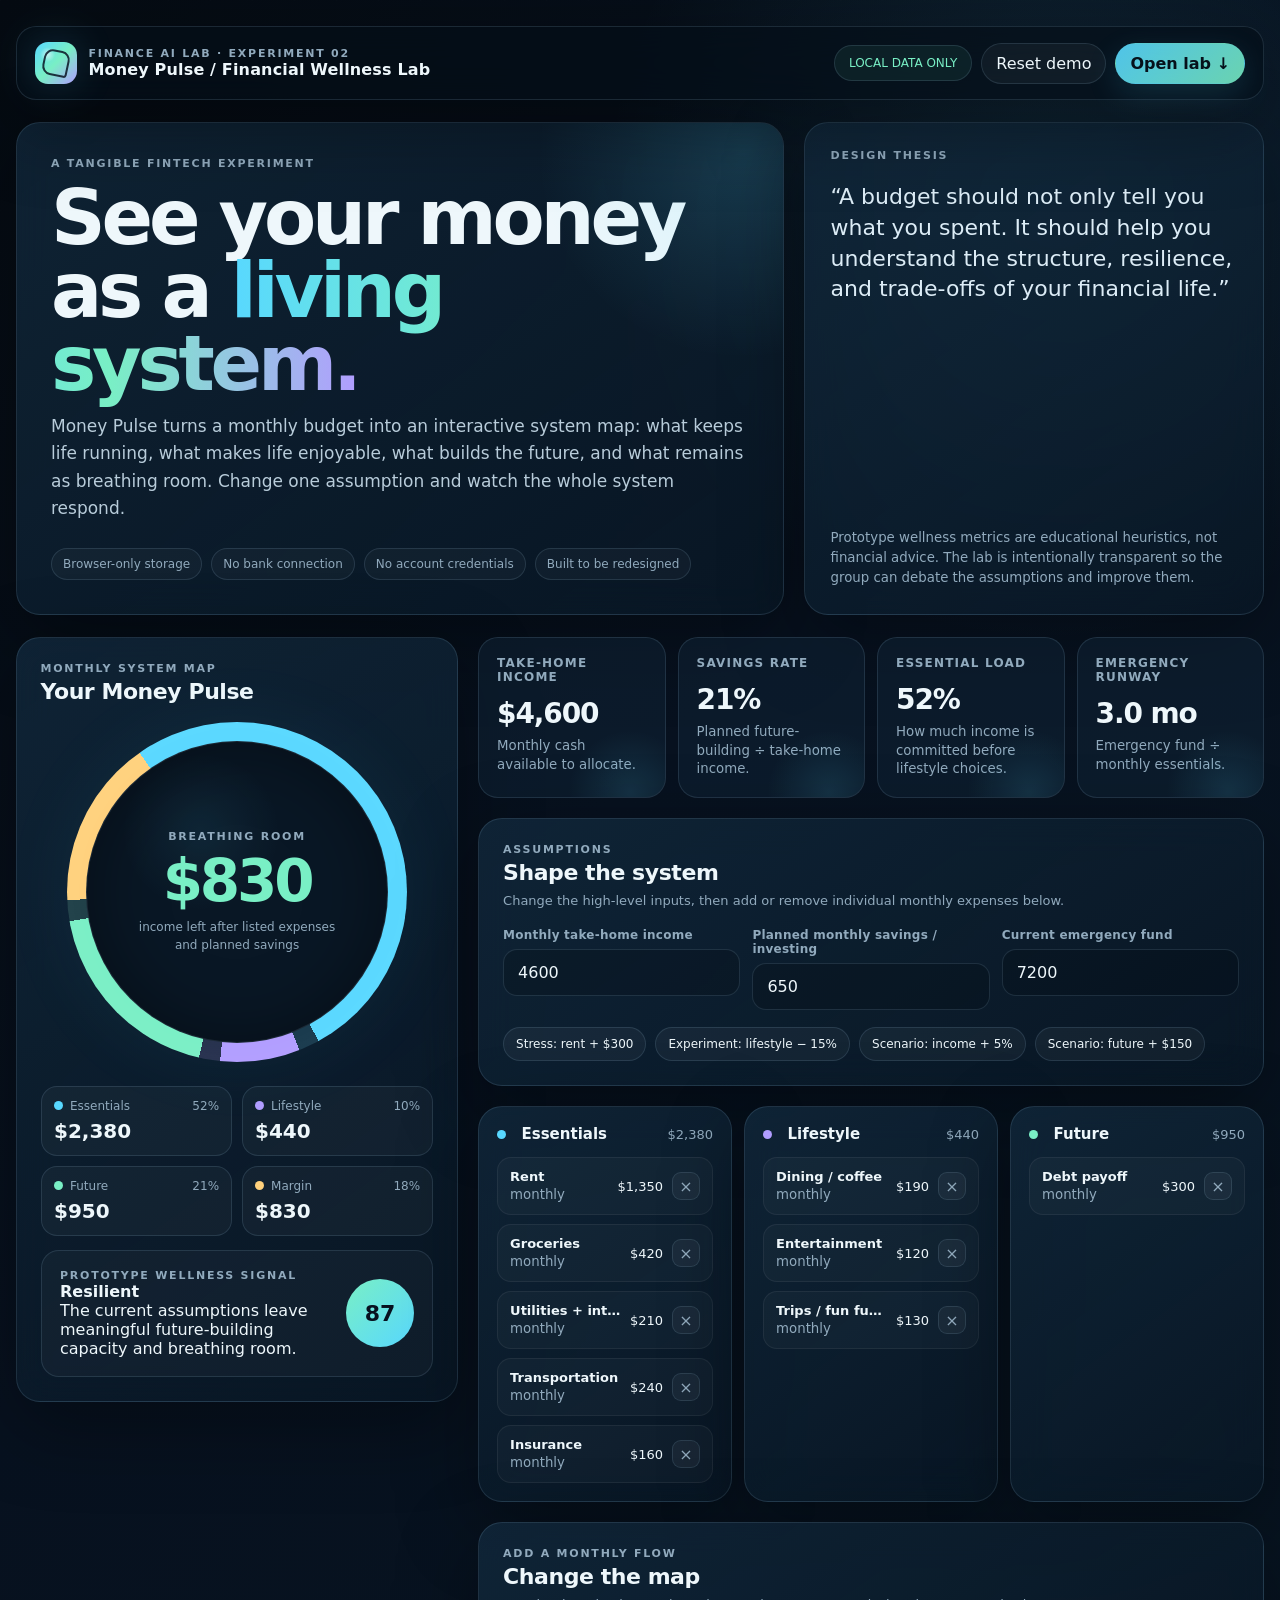
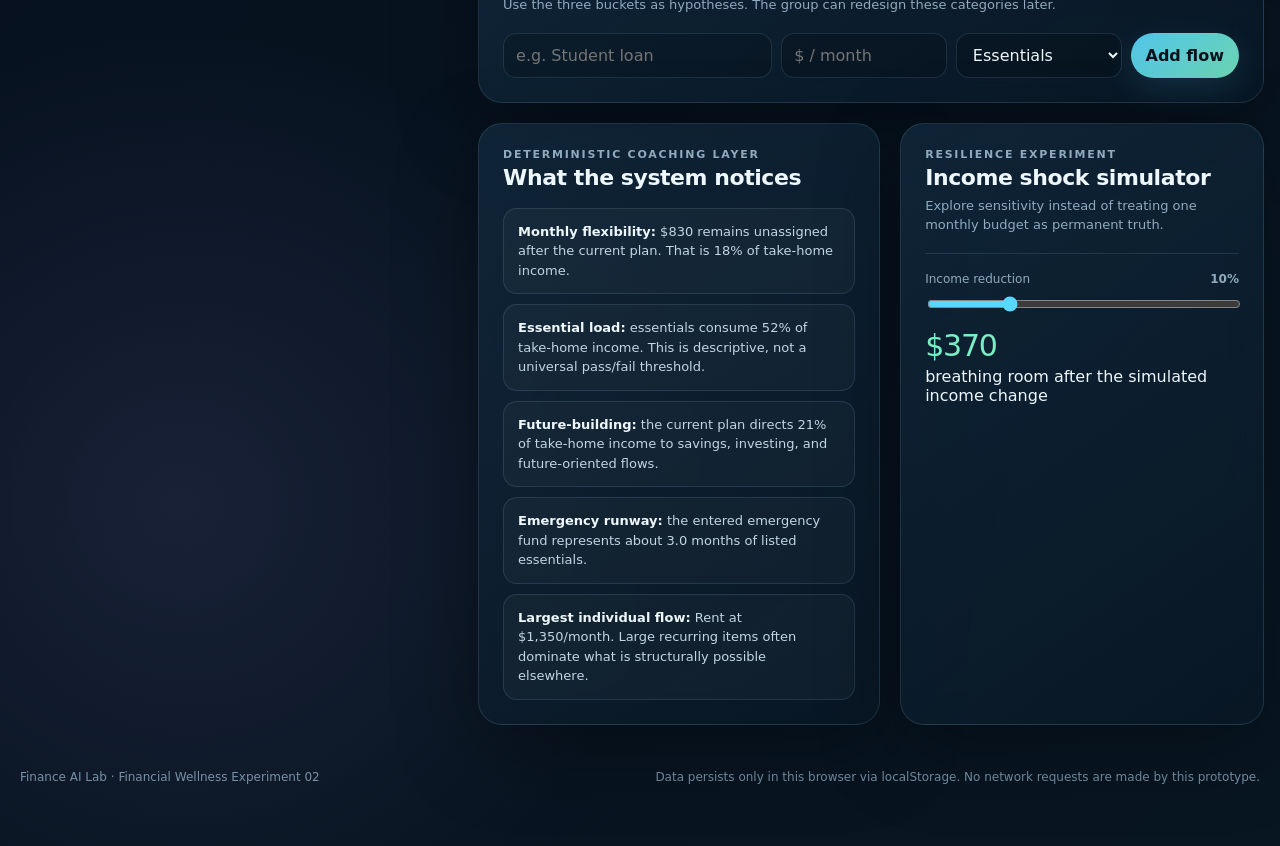
==== projects/financial-wellness-lab/index.html @ 3cb42e96 "Add interactive Money Pulse financial wellness prototype" ====
<!doctype html>
<html lang="en">
<head>
  <meta charset="utf-8" />
  <meta name="viewport" content="width=device-width, initial-scale=1" />
  <meta name="description" content="Finance AI Lab financial wellness and budgeting experiment." />
  <title>Money Pulse — Finance AI Lab</title>
  <style>
    :root {
      --bg: #07111f;
      --bg-2: #0a1826;
      --panel: rgba(16, 36, 54, 0.72);
      --panel-soft: rgba(17, 38, 57, 0.48);
      --line: rgba(163, 203, 229, 0.14);
      --text: #eef7fb;
      --muted: #91aabd;
      --cyan: #58d8ff;
      --mint: #79efc5;
      --violet: #b19dff;
      --amber: #ffd17c;
      --red: #ff8e8e;
      --shadow: 0 24px 80px rgba(0, 0, 0, 0.34);
      --radius: 24px;
      --essentials: 45;
      --lifestyle: 25;
      --future: 20;
      --margin: 10;
    }

    * { box-sizing: border-box; }

    html { scroll-behavior: smooth; }

    body {
      margin: 0;
      min-height: 100vh;
      color: var(--text);
      font-family: Inter, ui-sans-serif, system-ui, -apple-system, BlinkMacSystemFont, "Segoe UI", sans-serif;
      background:
        radial-gradient(circle at 82% 8%, rgba(88, 216, 255, 0.11), transparent 28rem),
        radial-gradient(circle at 14% 86%, rgba(177, 157, 255, 0.10), transparent 30rem),
        linear-gradient(135deg, #050b12, var(--bg) 38%, #081622 100%);
      overflow-x: hidden;
    }

    body::before {
      content: "";
      position: fixed;
      inset: 0;
      pointer-events: none;
      opacity: .26;
      background-image:
        linear-gradient(rgba(255,255,255,.025) 1px, transparent 1px),
        linear-gradient(90deg, rgba(255,255,255,.025) 1px, transparent 1px);
      background-size: 42px 42px;
      mask-image: linear-gradient(to bottom, black, transparent 92%);
    }

    button, input, select { font: inherit; }

    button {
      border: 0;
      cursor: pointer;
    }

    .shell {
      width: min(1440px, calc(100% - 32px));
      margin: 0 auto;
      padding: 26px 0 56px;
      position: relative;
      z-index: 1;
    }

    .topbar {
      display: flex;
      gap: 18px;
      justify-content: space-between;
      align-items: center;
      padding: 15px 18px;
      border: 1px solid var(--line);
      background: rgba(5, 14, 24, .72);
      backdrop-filter: blur(18px);
      border-radius: 20px;
      box-shadow: var(--shadow);
      position: sticky;
      top: 12px;
      z-index: 20;
    }

    .brand {
      display: flex;
      align-items: center;
      gap: 12px;
      min-width: 0;
    }

    .mark {
      width: 42px;
      height: 42px;
      border-radius: 13px;
      position: relative;
      background:
        radial-gradient(circle at 30% 30%, rgba(255,255,255,.6), transparent 18%),
        linear-gradient(135deg, var(--cyan), var(--mint) 50%, var(--violet));
      box-shadow: 0 0 40px rgba(88,216,255,.18);
      flex: 0 0 auto;
    }

    .mark::after {
      content: "";
      position: absolute;
      inset: 8px;
      border: 2px solid rgba(7,17,31,.84);
      border-radius: 9px 9px 3px 9px;
      transform: rotate(12deg);
    }

    .eyebrow {
      color: var(--muted);
      letter-spacing: .16em;
      text-transform: uppercase;
      font-size: 11px;
      font-weight: 800;
    }

    .brand strong {
      display: block;
      font-size: 16px;
      letter-spacing: .01em;
      white-space: nowrap;
      overflow: hidden;
      text-overflow: ellipsis;
    }

    .top-actions {
      display: flex;
      align-items: center;
      gap: 9px;
      flex-wrap: wrap;
      justify-content: flex-end;
    }

    .pill, .ghost, .primary, .scenario, .icon-btn {
      color: var(--text);
      border: 1px solid var(--line);
      background: rgba(255,255,255,.045);
      border-radius: 999px;
      padding: 10px 14px;
      transition: .2s ease;
    }

    .pill {
      cursor: default;
      color: var(--mint);
      background: rgba(121,239,197,.07);
      font-size: 12px;
    }

    .ghost:hover, .scenario:hover, .icon-btn:hover {
      border-color: rgba(88,216,255,.36);
      transform: translateY(-1px);
      background: rgba(88,216,255,.08);
    }

    .primary {
      background: linear-gradient(135deg, rgba(88,216,255,.9), rgba(121,239,197,.88));
      color: #06111b;
      font-weight: 850;
      border-color: transparent;
      box-shadow: 0 10px 32px rgba(88,216,255,.14);
    }

    .primary:hover { transform: translateY(-1px) scale(1.01); }

    .hero {
      display: grid;
      grid-template-columns: 1.25fr .75fr;
      gap: 20px;
      margin: 22px 0;
    }

    .panel {
      border: 1px solid var(--line);
      background: linear-gradient(145deg, rgba(18,42,62,.76), rgba(9,24,38,.68));
      backdrop-filter: blur(18px);
      border-radius: var(--radius);
      box-shadow: var(--shadow);
    }

    .intro {
      min-height: 310px;
      padding: 34px;
      position: relative;
      overflow: hidden;
    }

    .intro::after {
      content: "";
      position: absolute;
      width: 440px;
      height: 440px;
      border-radius: 50%;
      right: -180px;
      top: -190px;
      background: radial-gradient(circle, rgba(88,216,255,.16), transparent 66%);
      pointer-events: none;
    }

    h1 {
      margin: 12px 0 12px;
      max-width: 800px;
      font-size: clamp(40px, 6vw, 76px);
      line-height: .96;
      letter-spacing: -.055em;
    }

    .gradient-text {
      background: linear-gradient(90deg, var(--cyan), var(--mint) 52%, var(--violet));
      -webkit-background-clip: text;
      background-clip: text;
      color: transparent;
    }

    .lede {
      max-width: 730px;
      color: #b8ccda;
      font-size: 17px;
      line-height: 1.62;
      margin: 0;
    }

    .privacy {
      display: flex;
      gap: 9px;
      flex-wrap: wrap;
      margin-top: 25px;
    }

    .privacy span {
      border: 1px solid var(--line);
      background: rgba(255,255,255,.032);
      border-radius: 999px;
      padding: 8px 11px;
      color: #91aabd;
      font-size: 12px;
    }

    .mission {
      padding: 26px;
      display: flex;
      flex-direction: column;
      justify-content: space-between;
    }

    .mission blockquote {
      font-size: 22px;
      line-height: 1.4;
      margin: 20px 0 28px;
      color: #dcecf6;
    }

    .mission small {
      color: var(--muted);
      line-height: 1.5;
    }

    .dashboard {
      display: grid;
      grid-template-columns: minmax(330px, .72fr) minmax(0, 1.28fr);
      gap: 20px;
      align-items: start;
    }

    .pulse-panel {
      padding: 24px;
      position: sticky;
      top: 100px;
    }

    .section-head {
      display: flex;
      align-items: flex-start;
      justify-content: space-between;
      gap: 14px;
      margin-bottom: 18px;
    }

    .section-head h2 {
      margin: 4px 0 0;
      font-size: 22px;
      letter-spacing: -.02em;
    }

    .section-head p {
      margin: 6px 0 0;
      color: var(--muted);
      font-size: 13px;
      line-height: 1.5;
    }

    .pulse {
      width: min(340px, 86vw);
      aspect-ratio: 1;
      margin: 14px auto 24px;
      border-radius: 50%;
      display: grid;
      place-items: center;
      position: relative;
      background:
        conic-gradient(
          from -35deg,
          var(--cyan) 0 calc(var(--essentials) * 1%),
          rgba(88,216,255,.15) calc(var(--essentials) * 1%) calc((var(--essentials) + 2) * 1%),
          var(--violet) calc((var(--essentials) + 2) * 1%) calc((var(--essentials) + var(--lifestyle)) * 1%),
          rgba(177,157,255,.15) calc((var(--essentials) + var(--lifestyle)) * 1%) calc((var(--essentials) + var(--lifestyle) + 2) * 1%),
          var(--mint) calc((var(--essentials) + var(--lifestyle) + 2) * 1%) calc((var(--essentials) + var(--lifestyle) + var(--future)) * 1%),
          rgba(121,239,197,.15) calc((var(--essentials) + var(--lifestyle) + var(--future)) * 1%) calc((var(--essentials) + var(--lifestyle) + var(--future) + 2) * 1%),
          var(--amber) calc((var(--essentials) + var(--lifestyle) + var(--future) + 2) * 1%) 100%
        );
      box-shadow:
        inset 0 0 70px rgba(255,255,255,.06),
        0 0 80px rgba(88,216,255,.06);
    }

    .pulse::before {
      content: "";
      position: absolute;
      inset: 19px;
      border-radius: 50%;
      background:
        radial-gradient(circle at 38% 30%, rgba(88,216,255,.08), transparent 28%),
        #091725;
      border: 1px solid rgba(255,255,255,.08);
      box-shadow: inset 0 0 70px rgba(0,0,0,.38);
    }

    .pulse-center {
      position: relative;
      z-index: 2;
      text-align: center;
      padding: 34px;
    }

    .pulse-center .big {
      display: block;
      font-size: clamp(36px, 5vw, 58px);
      letter-spacing: -.055em;
      line-height: 1;
      margin: 9px 0 8px;
    }

    .pulse-center .sub {
      color: var(--muted);
      font-size: 12px;
      line-height: 1.5;
    }

    .legend {
      display: grid;
      grid-template-columns: repeat(2, 1fr);
      gap: 10px;
    }

    .legend-item {
      padding: 12px;
      border-radius: 16px;
      background: rgba(255,255,255,.035);
      border: 1px solid var(--line);
    }

    .legend-top {
      display: flex;
      align-items: center;
      justify-content: space-between;
      gap: 8px;
      font-size: 12px;
      color: var(--muted);
    }

    .dot {
      width: 9px;
      height: 9px;
      border-radius: 50%;
      display: inline-block;
      margin-right: 7px;
    }

    .legend-item strong {
      display: block;
      font-size: 20px;
      margin-top: 6px;
    }

    .score-row {
      display: grid;
      grid-template-columns: 1fr auto;
      gap: 16px;
      align-items: center;
      padding: 18px;
      margin-top: 14px;
      border-radius: 18px;
      border: 1px solid var(--line);
      background: rgba(255,255,255,.03);
    }

    .score-number {
      width: 68px;
      aspect-ratio: 1;
      display: grid;
      place-items: center;
      border-radius: 50%;
      font-size: 22px;
      font-weight: 900;
      color: #07111f;
      background: linear-gradient(135deg, var(--mint), var(--cyan));
    }

    .workspace {
      display: grid;
      gap: 20px;
    }

    .metrics {
      display: grid;
      grid-template-columns: repeat(4, 1fr);
      gap: 12px;
    }

    .metric {
      min-height: 132px;
      padding: 18px;
      border-radius: 20px;
      border: 1px solid var(--line);
      background: var(--panel-soft);
      position: relative;
      overflow: hidden;
    }

    .metric::after {
      content: "";
      position: absolute;
      inset: auto -30px -60px auto;
      width: 130px;
      height: 130px;
      border-radius: 50%;
      background: radial-gradient(circle, rgba(88,216,255,.12), transparent 67%);
    }

    .metric .label {
      color: var(--muted);
      font-size: 12px;
      text-transform: uppercase;
      letter-spacing: .1em;
      font-weight: 750;
    }

    .metric strong {
      display: block;
      margin-top: 13px;
      font-size: 28px;
      letter-spacing: -.04em;
    }

    .metric small {
      display: block;
      color: var(--muted);
      margin-top: 7px;
      line-height: 1.4;
    }

    .controls {
      padding: 24px;
    }

    .input-grid {
      display: grid;
      grid-template-columns: repeat(3, 1fr);
      gap: 12px;
    }

    .field label {
      display: block;
      margin-bottom: 7px;
      color: var(--muted);
      font-size: 12px;
      font-weight: 750;
      letter-spacing: .02em;
    }

    .field input, .field select {
      width: 100%;
      color: var(--text);
      background: rgba(0,0,0,.17);
      border: 1px solid var(--line);
      border-radius: 14px;
      padding: 13px 14px;
      outline: none;
    }

    .field input:focus, .field select:focus {
      border-color: rgba(88,216,255,.52);
      box-shadow: 0 0 0 3px rgba(88,216,255,.08);
    }

    .scenarios {
      display: flex;
      gap: 9px;
      flex-wrap: wrap;
      margin-top: 17px;
    }

    .scenario {
      font-size: 12px;
      padding: 9px 12px;
    }

    .money-map {
      display: grid;
      grid-template-columns: repeat(3, 1fr);
      gap: 12px;
    }

    .bucket {
      padding: 18px;
      min-height: 285px;
    }

    .bucket-header {
      display: flex;
      align-items: center;
      justify-content: space-between;
      gap: 12px;
      margin-bottom: 14px;
    }

    .bucket-title {
      display: flex;
      align-items: center;
      gap: 9px;
      font-size: 15px;
      font-weight: 850;
    }

    .bucket-total {
      font-size: 13px;
      color: var(--muted);
    }

    .expense-list {
      display: grid;
      gap: 9px;
    }

    .expense {
      display: grid;
      grid-template-columns: 1fr auto auto;
      gap: 9px;
      align-items: center;
      padding: 11px 12px;
      border: 1px solid rgba(255,255,255,.06);
      background: rgba(255,255,255,.026);
      border-radius: 14px;
    }

    .expense-name {
      min-width: 0;
    }

    .expense-name strong {
      font-size: 13px;
      display: block;
      white-space: nowrap;
      overflow: hidden;
      text-overflow: ellipsis;
    }

    .expense-name small { color: var(--muted); }

    .expense-value {
      font-size: 13px;
      font-variant-numeric: tabular-nums;
    }

    .icon-btn {
      width: 28px;
      height: 28px;
      padding: 0;
      border-radius: 9px;
      display: grid;
      place-items: center;
      color: #91aabd;
    }

    .empty {
      color: var(--muted);
      border: 1px dashed var(--line);
      border-radius: 14px;
      padding: 16px;
      text-align: center;
      font-size: 12px;
    }

    .lab-row {
      display: grid;
      grid-template-columns: 1.05fr .95fr;
      gap: 20px;
    }

    .insights, .experiment {
      padding: 24px;
    }

    .insight-list {
      display: grid;
      gap: 10px;
    }

    .insight {
      padding: 13px 14px;
      border-radius: 14px;
      background: rgba(255,255,255,.03);
      border: 1px solid var(--line);
      line-height: 1.5;
      color: #c2d6e3;
      font-size: 13px;
    }

    .insight strong { color: var(--text); }

    .stress {
      margin-top: 18px;
      padding-top: 18px;
      border-top: 1px solid var(--line);
    }

    input[type="range"] {
      width: 100%;
      accent-color: var(--cyan);
    }

    .stress-line {
      display: flex;
      justify-content: space-between;
      gap: 12px;
      color: var(--muted);
      font-size: 12px;
      margin-bottom: 8px;
    }

    .stress-result {
      font-size: 30px;
      letter-spacing: -.04em;
      margin: 12px 0 4px;
    }

    .add-form {
      display: grid;
      grid-template-columns: 1.3fr .8fr .8fr auto;
      gap: 9px;
      margin-top: 14px;
    }

    .add-form input, .add-form select {
      min-width: 0;
      color: var(--text);
      background: rgba(0,0,0,.17);
      border: 1px solid var(--line);
      border-radius: 13px;
      padding: 11px 12px;
    }

    .footer {
      margin-top: 24px;
      padding: 19px 4px 4px;
      display: flex;
      justify-content: space-between;
      gap: 16px;
      flex-wrap: wrap;
      color: #7892a6;
      font-size: 12px;
      line-height: 1.5;
    }

    .negative { color: var(--red) !important; }
    .positive { color: var(--mint) !important; }

    @media (max-width: 1050px) {
      .hero, .dashboard, .lab-row { grid-template-columns: 1fr; }
      .pulse-panel { position: static; }
      .metrics { grid-template-columns: repeat(2, 1fr); }
      .money-map { grid-template-columns: 1fr; }
      .input-grid { grid-template-columns: 1fr 1fr; }
    }

    @media (max-width: 680px) {
      .shell { width: min(100% - 18px, 1440px); padding-top: 9px; }
      .topbar { position: static; align-items: flex-start; }
      .top-actions .pill, .top-actions .ghost { display: none; }
      .intro { padding: 25px; }
      .mission { padding: 22px; }
      .metrics, .input-grid { grid-template-columns: 1fr; }
      .add-form { grid-template-columns: 1fr 1fr; }
      .add-form button { grid-column: 1 / -1; }
      .legend { grid-template-columns: 1fr 1fr; }
    }
  </style>
</head>
<body>
  <main class="shell">
    <header class="topbar">
      <div class="brand">
        <div class="mark" aria-hidden="true"></div>
        <div>
          <div class="eyebrow">Finance AI Lab · Experiment 02</div>
          <strong>Money Pulse / Financial Wellness Lab</strong>
        </div>
      </div>
      <div class="top-actions">
        <span class="pill">LOCAL DATA ONLY</span>
        <button class="ghost" id="resetBtn" type="button">Reset demo</button>
        <button class="primary" type="button" onclick="document.querySelector('#lab').scrollIntoView()">Open lab ↓</button>
      </div>
    </header>

    <section class="hero">
      <article class="panel intro">
        <div class="eyebrow">A tangible fintech experiment</div>
        <h1>See your money as a <span class="gradient-text">living system.</span></h1>
        <p class="lede">
          Money Pulse turns a monthly budget into an interactive system map: what keeps life running,
          what makes life enjoyable, what builds the future, and what remains as breathing room.
          Change one assumption and watch the whole system respond.
        </p>
        <div class="privacy">
          <span>Browser-only storage</span>
          <span>No bank connection</span>
          <span>No account credentials</span>
          <span>Built to be redesigned</span>
        </div>
      </article>

      <aside class="panel mission">
        <div>
          <div class="eyebrow">Design thesis</div>
          <blockquote>
            “A budget should not only tell you what you spent. It should help you understand the
            structure, resilience, and trade-offs of your financial life.”
          </blockquote>
        </div>
        <small>
          Prototype wellness metrics are educational heuristics, not financial advice. The lab is
          intentionally transparent so the group can debate the assumptions and improve them.
        </small>
      </aside>
    </section>

    <section class="dashboard" id="lab">
      <aside class="panel pulse-panel">
        <div class="section-head">
          <div>
            <div class="eyebrow">Monthly system map</div>
            <h2>Your Money Pulse</h2>
          </div>
        </div>

        <div class="pulse" id="pulse">
          <div class="pulse-center">
            <div class="eyebrow">Breathing room</div>
            <strong class="big" id="marginDisplay">$0</strong>
            <div class="sub">income left after listed expenses<br />and planned savings</div>
          </div>
        </div>

        <div class="legend">
          <div class="legend-item">
            <div class="legend-top"><span><i class="dot" style="background:var(--cyan)"></i>Essentials</span><span id="essentialPct">0%</span></div>
            <strong id="essentialTotal">$0</strong>
          </div>
          <div class="legend-item">
            <div class="legend-top"><span><i class="dot" style="background:var(--violet)"></i>Lifestyle</span><span id="lifestylePct">0%</span></div>
            <strong id="lifestyleTotal">$0</strong>
          </div>
          <div class="legend-item">
            <div class="legend-top"><span><i class="dot" style="background:var(--mint)"></i>Future</span><span id="futurePct">0%</span></div>
            <strong id="futureTotal">$0</strong>
          </div>
          <div class="legend-item">
            <div class="legend-top"><span><i class="dot" style="background:var(--amber)"></i>Margin</span><span id="marginPct">0%</span></div>
            <strong id="marginLegend">$0</strong>
          </div>
        </div>

        <div class="score-row">
          <div>
            <div class="eyebrow">Prototype wellness signal</div>
            <strong id="scoreLabel">Learning</strong>
            <div class="sub" id="scoreExplain">Calculated from margin, savings rate, essentials load, and emergency runway.</div>
          </div>
          <div class="score-number" id="scoreNumber">—</div>
        </div>
      </aside>

      <div class="workspace">
        <section class="metrics">
          <article class="metric">
            <div class="label">Take-home income</div>
            <strong id="incomeMetric">$0</strong>
            <small>Monthly cash available to allocate.</small>
          </article>
          <article class="metric">
            <div class="label">Savings rate</div>
            <strong id="savingsRateMetric">0%</strong>
            <small>Planned future-building ÷ take-home income.</small>
          </article>
          <article class="metric">
            <div class="label">Essential load</div>
            <strong id="essentialLoadMetric">0%</strong>
            <small>How much income is committed before lifestyle choices.</small>
          </article>
          <article class="metric">
            <div class="label">Emergency runway</div>
            <strong id="runwayMetric">0 mo</strong>
            <small>Emergency fund ÷ monthly essentials.</small>
          </article>
        </section>

        <section class="panel controls">
          <div class="section-head">
            <div>
              <div class="eyebrow">Assumptions</div>
              <h2>Shape the system</h2>
              <p>Change the high-level inputs, then add or remove individual monthly expenses below.</p>
            </div>
          </div>

          <div class="input-grid">
            <div class="field">
              <label for="incomeInput">Monthly take-home income</label>
              <input id="incomeInput" type="number" min="0" step="50" />
            </div>
            <div class="field">
              <label for="plannedSavingsInput">Planned monthly savings / investing</label>
              <input id="plannedSavingsInput" type="number" min="0" step="25" />
            </div>
            <div class="field">
              <label for="emergencyInput">Current emergency fund</label>
              <input id="emergencyInput" type="number" min="0" step="100" />
            </div>
          </div>

          <div class="scenarios">
            <button class="scenario" type="button" data-scenario="rent">Stress: rent + $300</button>
            <button class="scenario" type="button" data-scenario="lifestyle">Experiment: lifestyle − 15%</button>
            <button class="scenario" type="button" data-scenario="income">Scenario: income + 5%</button>
            <button class="scenario" type="button" data-scenario="save">Scenario: future + $150</button>
          </div>
        </section>

        <section class="money-map" aria-label="Expense buckets">
          <article class="panel bucket">
            <div class="bucket-header">
              <div class="bucket-title"><i class="dot" style="background:var(--cyan)"></i> Essentials</div>
              <div class="bucket-total" id="essentialBucketTotal">$0</div>
            </div>
            <div class="expense-list" id="essentialList"></div>
          </article>

          <article class="panel bucket">
            <div class="bucket-header">
              <div class="bucket-title"><i class="dot" style="background:var(--violet)"></i> Lifestyle</div>
              <div class="bucket-total" id="lifestyleBucketTotal">$0</div>
            </div>
            <div class="expense-list" id="lifestyleList"></div>
          </article>

          <article class="panel bucket">
            <div class="bucket-header">
              <div class="bucket-title"><i class="dot" style="background:var(--mint)"></i> Future</div>
              <div class="bucket-total" id="futureBucketTotal">$0</div>
            </div>
            <div class="expense-list" id="futureList"></div>
          </article>
        </section>

        <section class="panel experiment">
          <div class="section-head">
            <div>
              <div class="eyebrow">Add a monthly flow</div>
              <h2>Change the map</h2>
              <p>Use the three buckets as hypotheses. The group can redesign these categories later.</p>
            </div>
          </div>

          <form class="add-form" id="expenseForm">
            <input id="expenseName" aria-label="Expense name" placeholder="e.g. Student loan" required />
            <input id="expenseAmount" aria-label="Monthly amount" type="number" min="0" step="1" placeholder="$ / month" required />
            <select id="expenseBucket" aria-label="Expense bucket">
              <option value="essentials">Essentials</option>
              <option value="lifestyle">Lifestyle</option>
              <option value="future">Future</option>
            </select>
            <button class="primary" type="submit">Add flow</button>
          </form>
        </section>

        <section class="lab-row">
          <article class="panel insights">
            <div class="section-head">
              <div>
                <div class="eyebrow">Deterministic coaching layer</div>
                <h2>What the system notices</h2>
              </div>
            </div>
            <div class="insight-list" id="insightList"></div>
          </article>

          <article class="panel experiment">
            <div class="section-head">
              <div>
                <div class="eyebrow">Resilience experiment</div>
                <h2>Income shock simulator</h2>
                <p>Explore sensitivity instead of treating one monthly budget as permanent truth.</p>
              </div>
            </div>

            <div class="stress">
              <div class="stress-line">
                <span>Income reduction</span>
                <strong id="shockLabel">10%</strong>
              </div>
              <input id="shockRange" type="range" min="0" max="40" step="1" value="10" />
              <div class="stress-result" id="shockResult">$0</div>
              <div class="sub" id="shockText">breathing room after the simulated income change</div>
            </div>
          </article>
        </section>
      </div>
    </section>

    <footer class="footer">
      <span>Finance AI Lab · Financial Wellness Experiment 02</span>
      <span>Data persists only in this browser via localStorage. No network requests are made by this prototype.</span>
    </footer>
  </main>

  <script>
    const STORAGE_KEY = "finance-ai-lab-money-pulse-v1";

    const demoState = {
      income: 4600,
      plannedSavings: 650,
      emergencyFund: 7200,
      expenses: [
        { id: 1, name: "Rent", amount: 1350, bucket: "essentials" },
        { id: 2, name: "Groceries", amount: 420, bucket: "essentials" },
        { id: 3, name: "Utilities + internet", amount: 210, bucket: "essentials" },
        { id: 4, name: "Transportation", amount: 240, bucket: "essentials" },
        { id: 5, name: "Insurance", amount: 160, bucket: "essentials" },
        { id: 6, name: "Dining / coffee", amount: 190, bucket: "lifestyle" },
        { id: 7, name: "Entertainment", amount: 120, bucket: "lifestyle" },
        { id: 8, name: "Trips / fun fund", amount: 130, bucket: "lifestyle" },
        { id: 9, name: "Debt payoff", amount: 300, bucket: "future" }
      ]
    };

    let state = loadState();

    const $ = (id) => document.getElementById(id);
    const money = (value) => new Intl.NumberFormat("en-US", {
      style: "currency",
      currency: "USD",
      maximumFractionDigits: 0
    }).format(Number.isFinite(value) ? value : 0);

    const pct = (value) => `${Math.round((Number.isFinite(value) ? value : 0) * 100)}%`;
    const clamp = (value, min, max) => Math.min(max, Math.max(min, value));

    function cloneDemo() {
      return JSON.parse(JSON.stringify(demoState));
    }

    function loadState() {
      try {
        const saved = localStorage.getItem(STORAGE_KEY);
        if (!saved) return cloneDemo();
        const parsed = JSON.parse(saved);
        if (!parsed || !Array.isArray(parsed.expenses)) return cloneDemo();
        return parsed;
      } catch {
        return cloneDemo();
      }
    }

    function saveState() {
      localStorage.setItem(STORAGE_KEY, JSON.stringify(state));
    }

    function totals() {
      const buckets = { essentials: 0, lifestyle: 0, future: 0 };
      state.expenses.forEach((expense) => {
        buckets[expense.bucket] = (buckets[expense.bucket] || 0) + Number(expense.amount || 0);
      });

      buckets.future += Number(state.plannedSavings || 0);

      const spent = buckets.essentials + buckets.lifestyle + buckets.future;
      const margin = Number(state.income || 0) - spent;

      return { ...buckets, spent, margin };
    }

    function wellnessScore(t) {
      const income = Math.max(Number(state.income || 0), 1);
      const savingsRate = t.future / income;
      const essentialRate = t.essentials / income;
      const marginRate = t.margin / income;
      const runway = t.essentials > 0 ? Number(state.emergencyFund || 0) / t.essentials : 0;

      let score = 50;

      score += clamp((savingsRate - 0.10) * 110, -12, 18);
      score += clamp((0.60 - essentialRate) * 65, -18, 14);
      score += clamp(marginRate * 55, -25, 12);
      score += clamp((runway - 1) * 5, -8, 14);

      return Math.round(clamp(score, 0, 100));
    }

    function scoreLabel(score) {
      if (score >= 80) return ["Resilient", "The current assumptions leave meaningful future-building capacity and breathing room."];
      if (score >= 65) return ["Balanced", "The system has room to work with, though some trade-offs remain visible."];
      if (score >= 50) return ["Tight but workable", "The structure functions, but changes to income or fixed costs could matter quickly."];
      return ["Under pressure", "The current assumptions produce limited or negative breathing room. Treat this as a prompt to inspect the structure."];
    }

    function renderExpenses() {
      ["essentials", "lifestyle", "future"].forEach((bucket) => {
        const target = $(bucket.slice(0, -1) + "List") || $(bucket + "List");
        const rows = state.expenses.filter((item) => item.bucket === bucket);

        if (!rows.length) {
          target.innerHTML = '<div class="empty">No flows in this bucket yet.</div>';
          return;
        }

        target.innerHTML = rows.map((item) => `
          <div class="expense">
            <div class="expense-name">
              <strong>${escapeHtml(item.name)}</strong>
              <small>monthly</small>
            </div>
            <span class="expense-value">${money(Number(item.amount))}</span>
            <button class="icon-btn" type="button" aria-label="Remove ${escapeHtml(item.name)}" data-delete="${item.id}">×</button>
          </div>
        `).join("");
      });

      document.querySelectorAll("[data-delete]").forEach((button) => {
        button.addEventListener("click", () => {
          const id = Number(button.dataset.delete);
          state.expenses = state.expenses.filter((item) => item.id !== id);
          saveState();
          render();
        });
      });
    }

    function renderInsights(t) {
      const income = Math.max(Number(state.income || 0), 1);
      const essentialRate = t.essentials / income;
      const savingsRate = t.future / income;
      const runway = t.essentials > 0 ? Number(state.emergencyFund || 0) / t.essentials : 0;
      const largest = [...state.expenses].sort((a, b) => Number(b.amount) - Number(a.amount))[0];

      const insights = [];

      if (t.margin < 0) {
        insights.push(`<strong>Cash-flow pressure:</strong> listed monthly commitments exceed take-home income by ${money(Math.abs(t.margin))}. The prototype treats this as the first constraint to investigate.`);
      } else {
        insights.push(`<strong>Monthly flexibility:</strong> ${money(t.margin)} remains unassigned after the current plan. That is ${pct(t.margin / income)} of take-home income.`);
      }

      insights.push(`<strong>Essential load:</strong> essentials consume ${pct(essentialRate)} of take-home income. This is descriptive, not a universal pass/fail threshold.`);

      insights.push(`<strong>Future-building:</strong> the current plan directs ${pct(savingsRate)} of take-home income to savings, investing, and future-oriented flows.`);

      if (runway === Infinity) {
        insights.push("<strong>Emergency runway:</strong> essentials are currently zero, so runway is not meaningful.");
      } else {
        insights.push(`<strong>Emergency runway:</strong> the entered emergency fund represents about ${runway.toFixed(1)} months of listed essentials.`);
      }

      if (largest) {
        insights.push(`<strong>Largest individual flow:</strong> ${escapeHtml(largest.name)} at ${money(Number(largest.amount))}/month. Large recurring items often dominate what is structurally possible elsewhere.`);
      }

      $("insightList").innerHTML = insights.map((text) => `<div class="insight">${text}</div>`).join("");
    }

    function renderShock(t) {
      const shock = Number($("shockRange").value || 0) / 100;
      const shockedIncome = Number(state.income || 0) * (1 - shock);
      const shockedMargin = shockedIncome - t.spent;

      $("shockLabel").textContent = pct(shock);
      $("shockResult").textContent = money(shockedMargin);
      $("shockResult").classList.toggle("negative", shockedMargin < 0);
      $("shockResult").classList.toggle("positive", shockedMargin >= 0);
      $("shockText").textContent = shockedMargin >= 0
        ? "breathing room after the simulated income change"
        : "monthly shortfall after the simulated income change";
    }

    function render() {
      const t = totals();
      const income = Math.max(Number(state.income || 0), 0);
      const denominator = Math.max(income, 1);
      const essentialPct = clamp(t.essentials / denominator, 0, 1);
      const lifestylePct = clamp(t.lifestyle / denominator, 0, 1);
      const futurePct = clamp(t.future / denominator, 0, 1);
      const marginPositivePct = clamp(Math.max(t.margin, 0) / denominator, 0, 1);

      $("incomeInput").value = state.income;
      $("plannedSavingsInput").value = state.plannedSavings;
      $("emergencyInput").value = state.emergencyFund;

      $("marginDisplay").textContent = money(t.margin);
      $("marginDisplay").classList.toggle("negative", t.margin < 0);
      $("marginDisplay").classList.toggle("positive", t.margin >= 0);

      $("incomeMetric").textContent = money(income);
      $("savingsRateMetric").textContent = pct(t.future / denominator);
      $("essentialLoadMetric").textContent = pct(t.essentials / denominator);
      $("runwayMetric").textContent = t.essentials > 0
        ? `${(Number(state.emergencyFund || 0) / t.essentials).toFixed(1)} mo`
        : "—";

      $("essentialTotal").textContent = money(t.essentials);
      $("lifestyleTotal").textContent = money(t.lifestyle);
      $("futureTotal").textContent = money(t.future);
      $("marginLegend").textContent = money(t.margin);
      $("essentialPct").textContent = pct(essentialPct);
      $("lifestylePct").textContent = pct(lifestylePct);
      $("futurePct").textContent = pct(futurePct);
      $("marginPct").textContent = t.margin >= 0 ? pct(marginPositivePct) : "shortfall";

      $("essentialBucketTotal").textContent = money(t.essentials);
      $("lifestyleBucketTotal").textContent = money(t.lifestyle);
      $("futureBucketTotal").textContent = money(t.future);

      const ringTotal = essentialPct + lifestylePct + futurePct + marginPositivePct;
      const scale = ringTotal > 1 ? 100 / ringTotal : 100;
      const e = essentialPct * scale;
      const l = lifestylePct * scale;
      const f = futurePct * scale;
      const m = Math.max(100 - e - l - f, 0);
      document.documentElement.style.setProperty("--essentials", e.toFixed(2));
      document.documentElement.style.setProperty("--lifestyle", l.toFixed(2));
      document.documentElement.style.setProperty("--future", f.toFixed(2));
      document.documentElement.style.setProperty("--margin", m.toFixed(2));

      const score = wellnessScore(t);
      const [label, explanation] = scoreLabel(score);
      $("scoreNumber").textContent = score;
      $("scoreLabel").textContent = label;
      $("scoreExplain").textContent = explanation;

      renderExpenses();
      renderInsights(t);
      renderShock(t);
    }

    function escapeHtml(value) {
      return String(value)
        .replaceAll("&", "&amp;")
        .replaceAll("<", "&lt;")
        .replaceAll(">", "&gt;")
        .replaceAll('"', "&quot;")
        .replaceAll("'", "&#039;");
    }

    function bindNumberInput(id, key) {
      $(id).addEventListener("input", (event) => {
        state[key] = Math.max(0, Number(event.target.value || 0));
        saveState();
        render();
      });
    }

    bindNumberInput("incomeInput", "income");
    bindNumberInput("plannedSavingsInput", "plannedSavings");
    bindNumberInput("emergencyInput", "emergencyFund");

    $("shockRange").addEventListener("input", () => renderShock(totals()));

    $("expenseForm").addEventListener("submit", (event) => {
      event.preventDefault();
      const name = $("expenseName").value.trim();
      const amount = Number($("expenseAmount").value || 0);
      const bucket = $("expenseBucket").value;

      if (!name || amount <= 0) return;

      state.expenses.push({
        id: Date.now(),
        name,
        amount,
        bucket
      });

      $("expenseName").value = "";
      $("expenseAmount").value = "";
      saveState();
      render();
    });

    document.querySelectorAll("[data-scenario]").forEach((button) => {
      button.addEventListener("click", () => {
        const scenario = button.dataset.scenario;

        if (scenario === "rent") {
          const rent = state.expenses.find((item) => item.name.toLowerCase().includes("rent"));
          if (rent) rent.amount = Number(rent.amount) + 300;
          else state.expenses.push({ id: Date.now(), name: "Rent stress test", amount: 300, bucket: "essentials" });
        }

        if (scenario === "lifestyle") {
          state.expenses = state.expenses.map((item) => item.bucket === "lifestyle"
            ? { ...item, amount: Math.round(Number(item.amount) * 0.85) }
            : item);
        }

        if (scenario === "income") {
          state.income = Math.round(Number(state.income) * 1.05);
        }

        if (scenario === "save") {
          state.plannedSavings = Number(state.plannedSavings) + 150;
        }

        saveState();
        render();
      });
    });

    $("resetBtn").addEventListener("click", () => {
      state = cloneDemo();
      localStorage.removeItem(STORAGE_KEY);
      render();
    });

    render();
  </script>
</body>
</html>
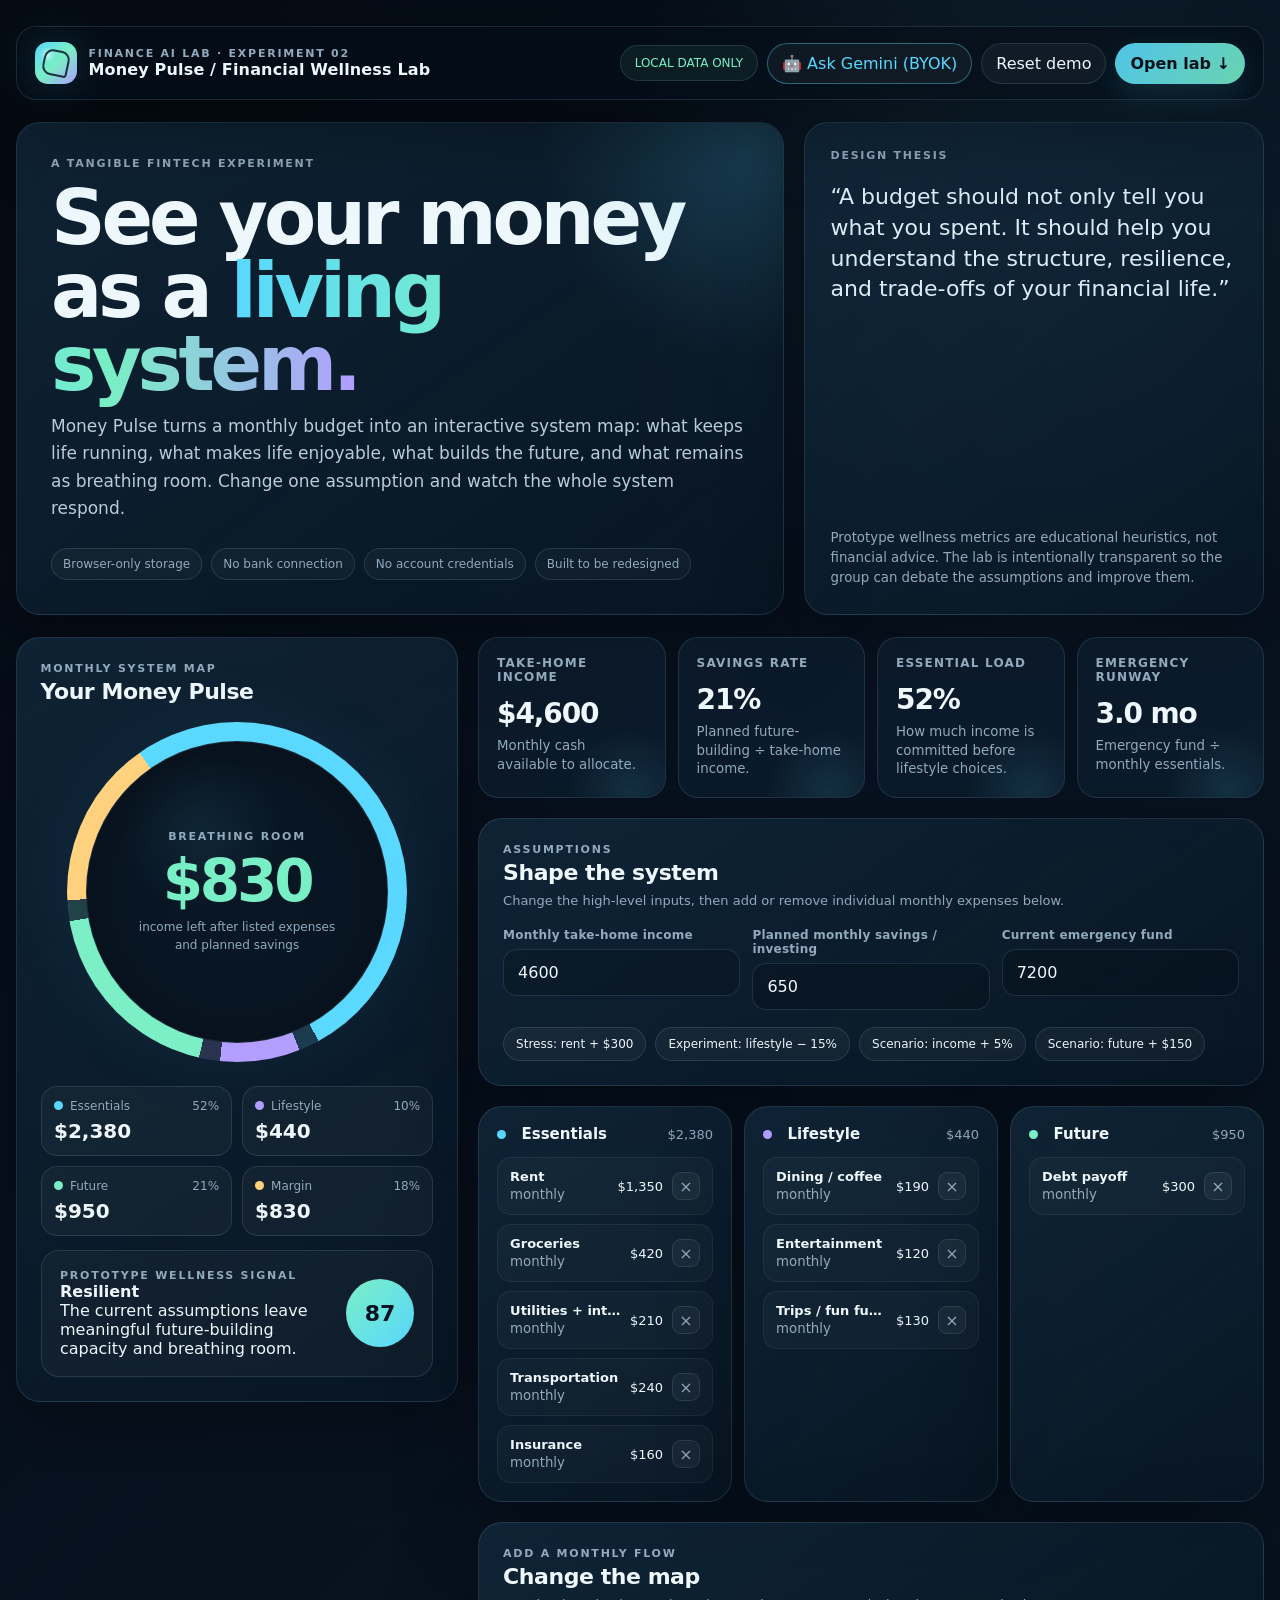
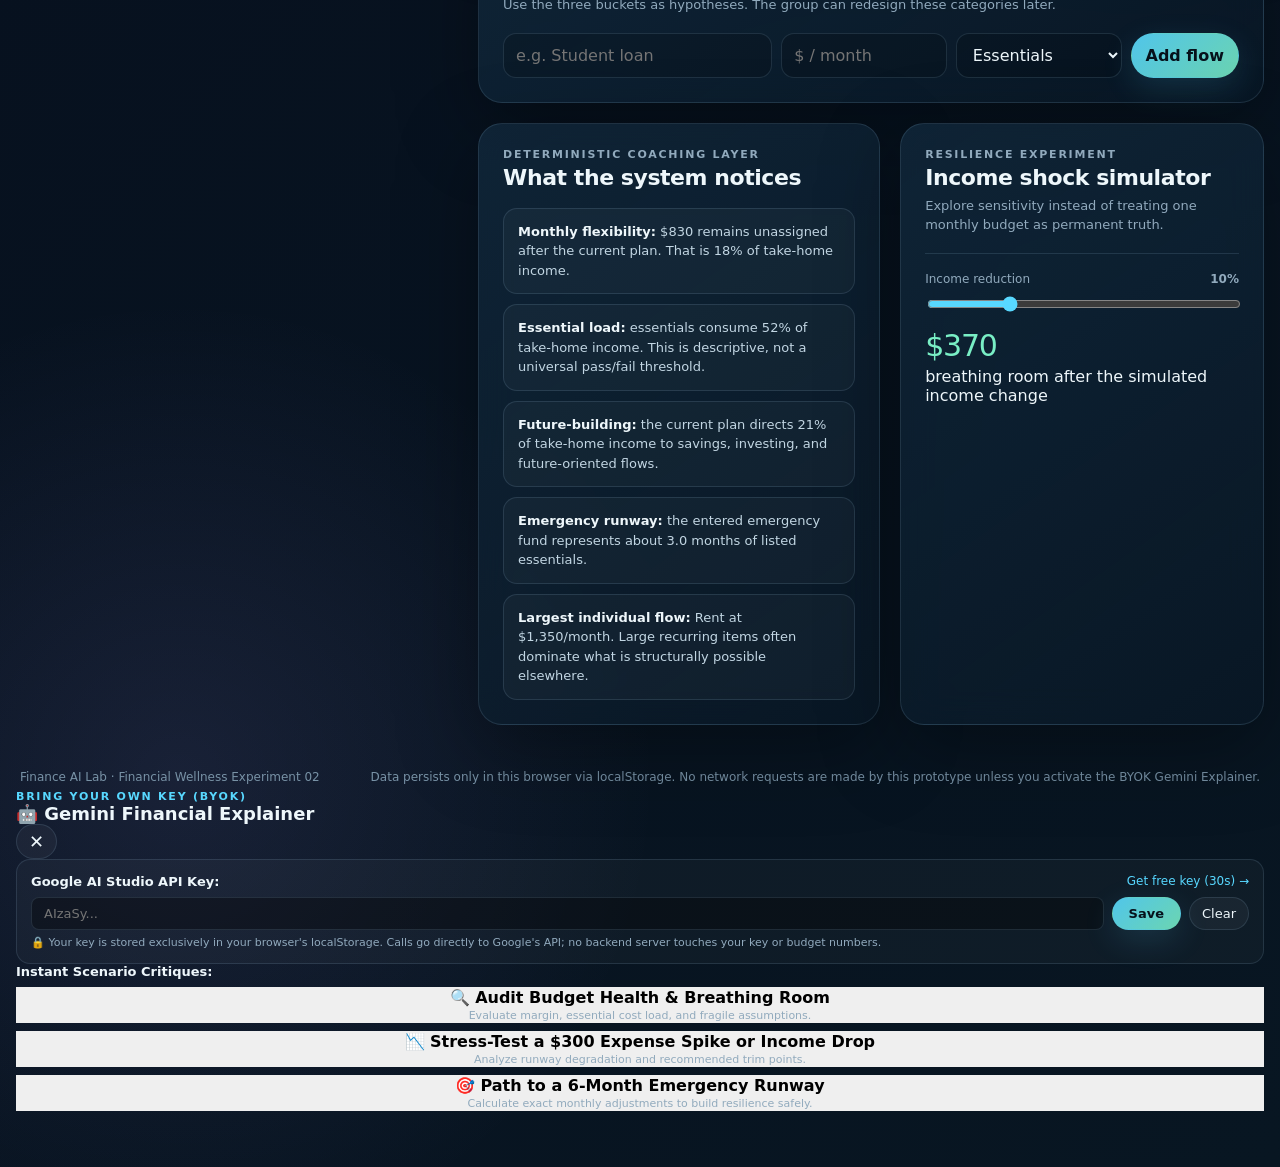
==== commit 1b1cd436: "Add BYOK Gemini integration, Evidence Critic, and click-by-click onboarding guides" ====
--- a/projects/financial-wellness-lab/index.html
+++ b/projects/financial-wellness-lab/index.html
@@ -701,7 +701,70 @@
       .metrics, .input-grid { grid-template-columns: 1fr; }
       .add-form { grid-template-columns: 1fr 1fr; }
       .add-form button { grid-column: 1 / -1; }
-      .legend { grid-template-columns: 1fr 1fr; }
+    .modal-overlay {
+      display: none;
+      position: fixed;
+      inset: 0;
+      background: rgba(4, 10, 18, 0.82);
+      backdrop-filter: blur(10px);
+      z-index: 1000;
+      align-items: center;
+      justify-content: center;
+      padding: 18px;
+    }
+    .modal-overlay.open { display: flex; }
+    .modal-card {
+      background: #0d1e2e;
+      border: 1px solid var(--line);
+      box-shadow: var(--shadow);
+      border-radius: var(--radius);
+      width: min(100%, 680px);
+      max-height: 90vh;
+      display: flex;
+      flex-direction: column;
+      overflow: hidden;
+    }
+    .modal-head {
+      padding: 20px 24px;
+      border-bottom: 1px solid var(--line);
+      display: flex;
+      align-items: center;
+      justify-content: space-between;
+    }
+    .modal-body {
+      padding: 20px 24px;
+      overflow-y: auto;
+      display: flex;
+      flex-direction: column;
+      gap: 16px;
+    }
+    .ai-prompt-btn {
+      text-align: left;
+      background: rgba(255, 255, 255, 0.03);
+      border: 1px solid var(--line);
+      border-radius: 12px;
+      padding: 10px 14px;
+      color: var(--text);
+      cursor: pointer;
+      font-size: 13px;
+      transition: all 0.2s ease;
+    }
+    .ai-prompt-btn:hover {
+      background: rgba(88, 216, 255, 0.08);
+      border-color: var(--cyan);
+      transform: translateY(-1px);
+    }
+    .ai-response {
+      background: rgba(0, 0, 0, 0.28);
+      border: 1px solid var(--line);
+      border-radius: 14px;
+      padding: 16px;
+      font-size: 14px;
+      line-height: 1.6;
+      color: #dcecf6;
+      white-space: pre-wrap;
+      max-height: 320px;
+      overflow-y: auto;
     }
   </style>
 </head>
@@ -717,6 +780,7 @@
       </div>
       <div class="top-actions">
         <span class="pill">LOCAL DATA ONLY</span>
+        <button class="ghost" id="openAiBtn" type="button" style="border-color: rgba(88,216,255,0.4); color: var(--cyan);">🤖 Ask Gemini (BYOK)</button>
         <button class="ghost" id="resetBtn" type="button">Reset demo</button>
         <button class="primary" type="button" onclick="document.querySelector('#lab').scrollIntoView()">Open lab ↓</button>
       </div>
@@ -939,8 +1003,62 @@
 
     <footer class="footer">
       <span>Finance AI Lab · Financial Wellness Experiment 02</span>
-      <span>Data persists only in this browser via localStorage. No network requests are made by this prototype.</span>
+      <span>Data persists only in this browser via localStorage. No network requests are made by this prototype unless you activate the BYOK Gemini Explainer.</span>
     </footer>
+
+    <div class="modal-overlay" id="aiModal">
+      <div class="modal-card">
+        <div class="modal-head">
+          <div>
+            <div class="eyebrow" style="color: var(--cyan);">Bring Your Own Key (BYOK)</div>
+            <strong style="font-size: 18px;">🤖 Gemini Financial Explainer</strong>
+          </div>
+          <button class="ghost" id="closeAiModalBtn" type="button" style="padding: 6px 12px; font-size: 18px;">✕</button>
+        </div>
+        <div class="modal-body">
+          <div style="background: rgba(255,255,255,0.03); border: 1px solid var(--line); border-radius: 14px; padding: 14px;">
+            <div style="display: flex; justify-content: space-between; align-items: center; margin-bottom: 8px;">
+              <label for="aiKeyInput" style="font-size: 13px; font-weight: 700; color: var(--text);">Google AI Studio API Key:</label>
+              <a href="https://aistudio.google.com/" target="_blank" rel="noopener" style="font-size: 12px; color: var(--cyan); text-decoration: none;">Get free key (30s) →</a>
+            </div>
+            <div style="display: flex; gap: 8px;">
+              <input type="password" id="aiKeyInput" placeholder="AIzaSy..." style="flex: 1; background: rgba(0,0,0,0.35); border: 1px solid var(--line); border-radius: 8px; padding: 8px 12px; color: var(--text); font-size: 13px;" />
+              <button class="primary" id="saveKeyBtn" type="button" style="padding: 8px 16px; font-size: 13px;">Save</button>
+              <button class="ghost" id="clearKeyBtn" type="button" style="padding: 8px 12px; font-size: 13px;">Clear</button>
+            </div>
+            <small style="display: block; margin-top: 6px; color: var(--muted); font-size: 11px;">
+              🔒 Your key is stored exclusively in your browser's localStorage. Calls go directly to Google's API; no backend server touches your key or budget numbers.
+            </small>
+          </div>
+
+          <div>
+            <div style="font-size: 13px; font-weight: 700; margin-bottom: 8px; color: var(--text);">Instant Scenario Critiques:</div>
+            <div style="display: grid; gap: 8px;">
+              <button class="ai-prompt-btn" type="button" data-aiprompt="health">
+                🔍 <strong>Audit Budget Health & Breathing Room</strong>
+                <div style="font-size: 11px; color: var(--muted); margin-top: 2px;">Evaluate margin, essential cost load, and fragile assumptions.</div>
+              </button>
+              <button class="ai-prompt-btn" type="button" data-aiprompt="shock">
+                📉 <strong>Stress-Test a $300 Expense Spike or Income Drop</strong>
+                <div style="font-size: 11px; color: var(--muted); margin-top: 2px;">Analyze runway degradation and recommended trim points.</div>
+              </button>
+              <button class="ai-prompt-btn" type="button" data-aiprompt="runway">
+                🎯 <strong>Path to a 6-Month Emergency Runway</strong>
+                <div style="font-size: 11px; color: var(--muted); margin-top: 2px;">Calculate exact monthly adjustments to build resilience safely.</div>
+              </button>
+            </div>
+          </div>
+
+          <div id="aiResponseContainer" style="display: none;">
+            <div style="display: flex; justify-content: space-between; align-items: center; margin-bottom: 6px;">
+              <span style="font-size: 12px; font-weight: 700; color: var(--cyan);">Gemini 2.5 Flash Explainer:</span>
+              <span id="aiStatus" style="font-size: 11px; color: var(--muted);"></span>
+            </div>
+            <div class="ai-response" id="aiResponseText"></div>
+          </div>
+        </div>
+      </div>
+    </div>
   </main>
 
   <script>
@@ -1249,6 +1367,122 @@
       render();
     });
 
+    // BYOK Gemini AI Explainer
+    const AI_KEY_STORAGE = "finance_ai_lab_gemini_key";
+    const aiModal = $("aiModal");
+    const openAiBtn = $("openAiBtn");
+    const closeAiModalBtn = $("closeAiModalBtn");
+    const aiKeyInput = $("aiKeyInput");
+    const saveKeyBtn = $("saveKeyBtn");
+    const clearKeyBtn = $("clearKeyBtn");
+    const aiResponseContainer = $("aiResponseContainer");
+    const aiResponseText = $("aiResponseText");
+    const aiStatus = $("aiStatus");
+
+    // Load existing key
+    const savedKey = localStorage.getItem(AI_KEY_STORAGE) || "";
+    if (savedKey) aiKeyInput.value = savedKey;
+
+    openAiBtn.addEventListener("click", () => {
+      aiModal.classList.add("open");
+    });
+
+    closeAiModalBtn.addEventListener("click", () => {
+      aiModal.classList.remove("open");
+    });
+
+    aiModal.addEventListener("click", (e) => {
+      if (e.target === aiModal) aiModal.classList.remove("open");
+    });
+
+    saveKeyBtn.addEventListener("click", () => {
+      const key = aiKeyInput.value.trim();
+      if (!key) return alert("Please enter a valid Google AI Studio API key.");
+      localStorage.setItem(AI_KEY_STORAGE, key);
+      alert("API key saved locally in your browser!");
+    });
+
+    clearKeyBtn.addEventListener("click", () => {
+      localStorage.removeItem(AI_KEY_STORAGE);
+      aiKeyInput.value = "";
+      alert("API key removed from browser storage.");
+    });
+
+    async function queryGemini(promptType) {
+      const apiKey = localStorage.getItem(AI_KEY_STORAGE) || aiKeyInput.value.trim();
+      if (!apiKey) {
+        alert("Please enter and save your free Google AI Studio API key first.");
+        aiKeyInput.focus();
+        return;
+      }
+
+      const t = totals();
+      const budgetSummary = {
+        monthlyIncome: state.income,
+        plannedSavings: state.plannedSavings,
+        emergencyFund: state.emergencyFund,
+        essentialsTotal: t.essentials,
+        lifestyleTotal: t.lifestyle,
+        futureTotal: t.future,
+        totalExpenses: t.totalExpenses,
+        monthlyBreathingRoom: t.margin,
+        emergencyRunwayMonths: t.essentials > 0 ? (state.emergencyFund / t.essentials).toFixed(1) : "n/a",
+        expenseLineItems: state.expenses.map(e => `${e.name} ($${e.amount}/mo in ${e.bucket})`)
+      };
+
+      let userQuestion = "";
+      if (promptType === "health") {
+        userQuestion = "Perform an educational audit of this monthly budget. Critique the breathing room margin, essential load, and identify the single most fragile assumption.";
+      } else if (promptType === "shock") {
+        userQuestion = "Stress-test an adverse scenario: what happens if income drops 15% or rent/housing spikes $300/mo? Which specific discretionary line items should be prioritized for trimming to preserve liquidity?";
+      } else if (promptType === "runway") {
+        userQuestion = "How resilient is this emergency fund? What exact monthly reallocation between Lifestyle and Future would get the emergency runway to 6 full months within a year?";
+      }
+
+      const systemPrompt = `You are the Financial Wellness Lab Tutor in Finance AI Lab.
+Educational rules:
+1. Provide transparent educational analysis, not personalized financial advice or product endorsements.
+2. Be grounded strictly in the provided mathematical facts.
+3. Structure your response into clear bullet points with concise, actionable insights.
+
+Current User Budget Facts:
+${JSON.stringify(budgetSummary, null, 2)}
+`;
+
+      aiResponseContainer.style.display = "block";
+      aiStatus.textContent = "Analyzing with Gemini 2.5 Flash...";
+      aiResponseText.textContent = "Contacting Google AI Studio...";
+
+      try {
+        const url = `https://generativelanguage.googleapis.com/v1beta/models/gemini-2.5-flash:generateContent?key=${apiKey}`;
+        const res = await fetch(url, {
+          method: "POST",
+          headers: { "Content-Type": "application/json" },
+          body: JSON.stringify({
+            contents: [{ parts: [{ text: `${systemPrompt}\n\nUser Question:\n${userQuestion}` }] }],
+            generationConfig: { temperature: 0.2, maxOutputTokens: 800 }
+          })
+        });
+
+        if (!res.ok) {
+          const err = await res.text();
+          throw new Error(`Google API returned HTTP ${res.status}: ${err.slice(0, 150)}`);
+        }
+
+        const data = await res.json();
+        const reply = data.candidates?.[0]?.content?.parts?.[0]?.text || "[No response text returned]";
+        aiStatus.textContent = "Done";
+        aiResponseText.textContent = reply;
+      } catch (err) {
+        aiStatus.textContent = "Error";
+        aiResponseText.textContent = `❌ ${err.message}\n\nPlease verify your API key from https://aistudio.google.com/`;
+      }
+    }
+
+    document.querySelectorAll("[data-aiprompt]").forEach((btn) => {
+      btn.addEventListener("click", () => queryGemini(btn.dataset.aiprompt));
+    });
+
     render();
   </script>
 </body>
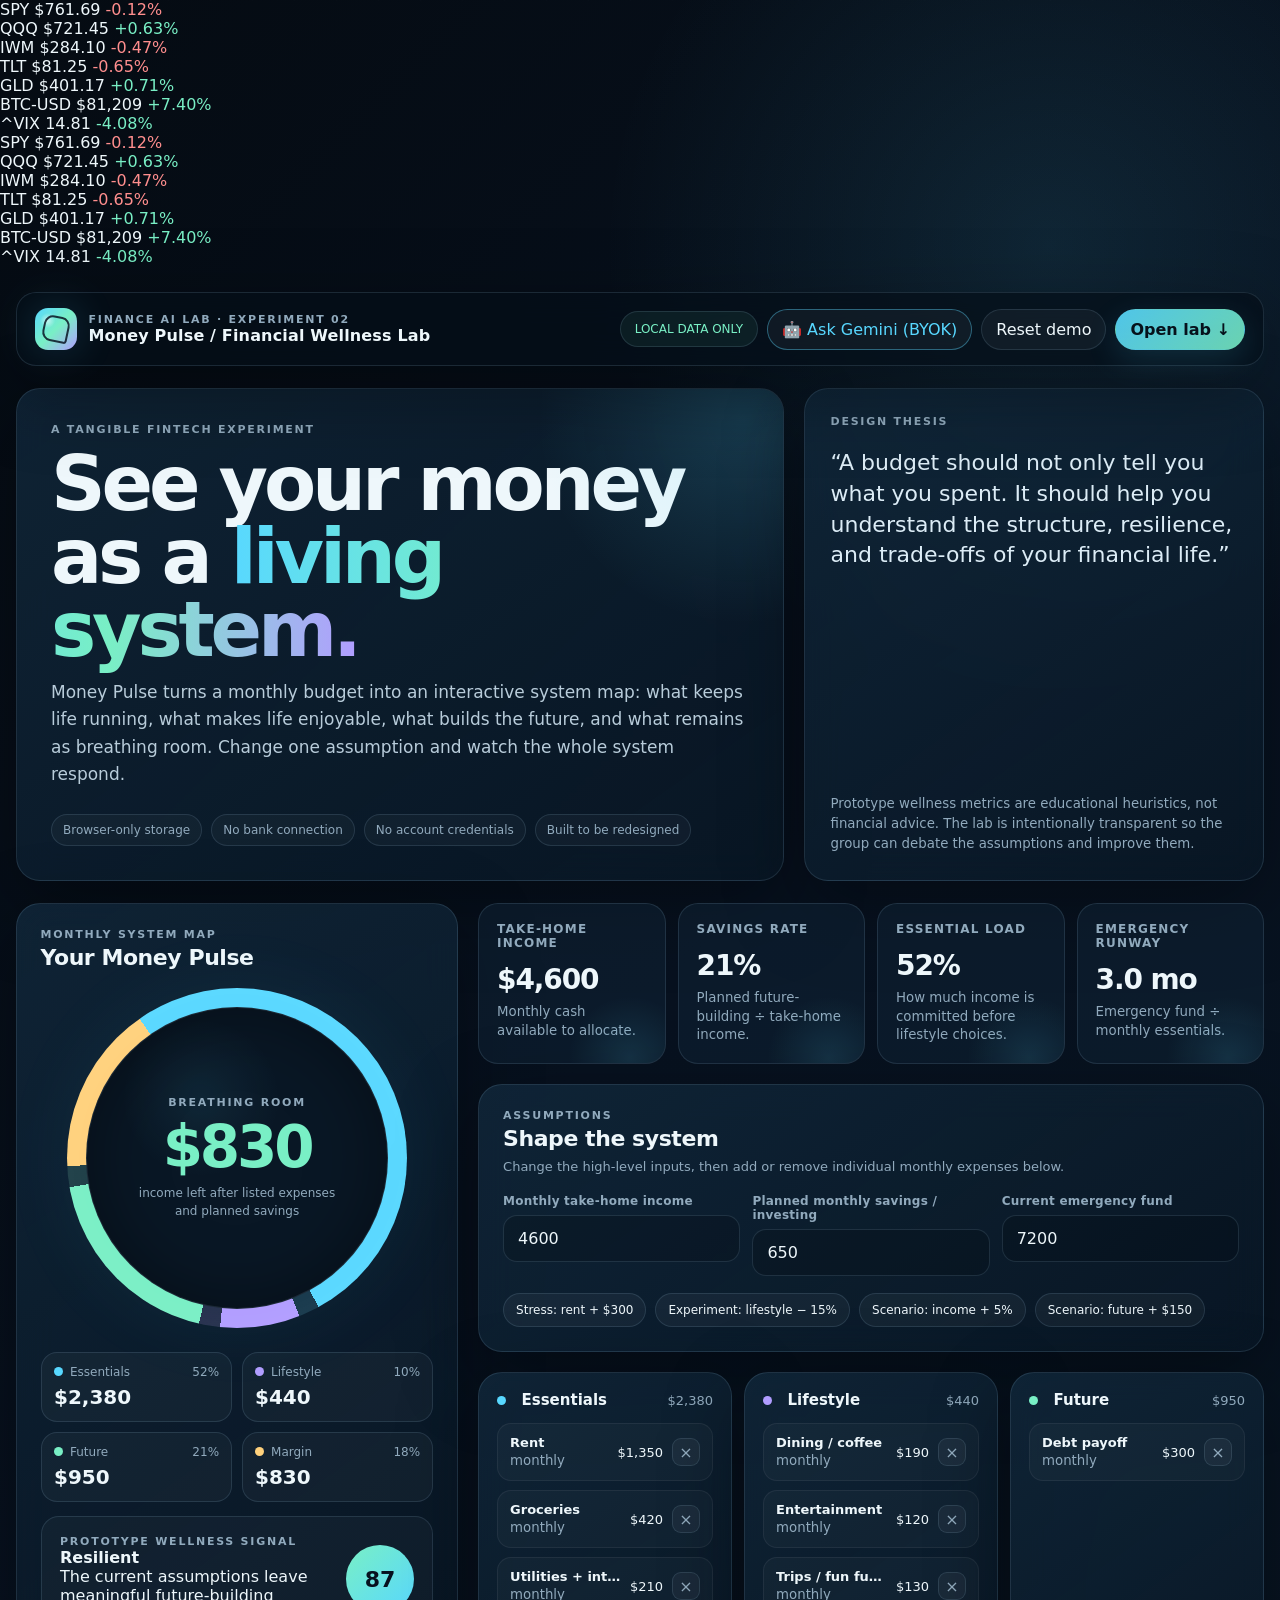
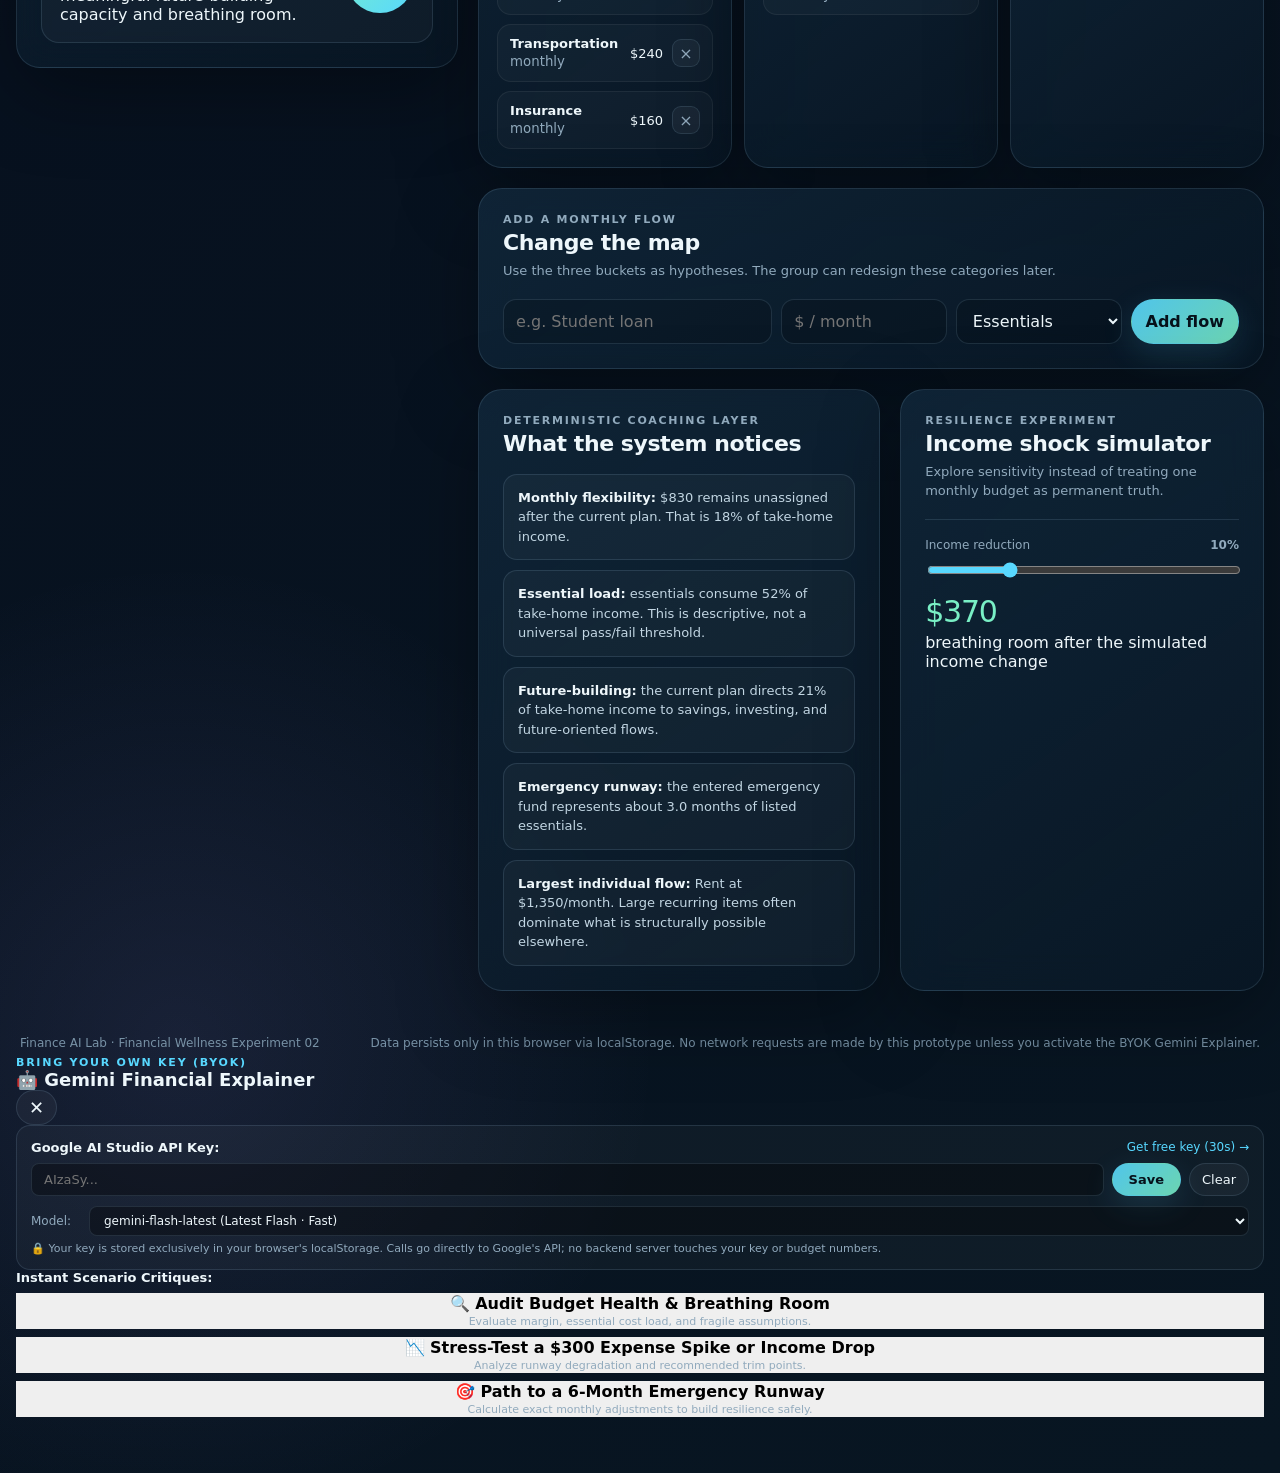
==== commit 65f4309a: "Preserve STOCKER codebase, add passive moving market ticker tape, and upgrade to modern Gemini model" ====
--- a/projects/financial-wellness-lab/index.html
+++ b/projects/financial-wellness-lab/index.html
@@ -766,9 +766,74 @@
       max-height: 320px;
       overflow-y: auto;
     }
+
+    /* Passive Moving Market Ticker Tape */
+    .ticker-wrap {
+      width: 100%;
+      overflow: hidden;
+      background: rgba(5, 13, 23, 0.95);
+      border-bottom: 1px solid var(--line);
+      height: 36px;
+      display: flex;
+      align-items: center;
+      position: sticky;
+      top: 0;
+      z-index: 100;
+      box-shadow: 0 4px 20px rgba(0,0,0,0.35);
+    }
+    .ticker-move {
+      display: flex;
+      white-space: nowrap;
+      animation: tickerSlide 35s linear infinite;
+    }
+    .ticker-wrap:hover .ticker-move {
+      animation-play-state: paused;
+    }
+    @keyframes tickerSlide {
+      0% { transform: translateX(0); }
+      100% { transform: translateX(-50%); }
+    }
+    .ticker-item {
+      display: inline-flex;
+      align-items: center;
+      gap: 7px;
+      padding: 0 24px;
+      font-size: 12px;
+      font-weight: 600;
+      border-right: 1px solid rgba(255,255,255,0.06);
+    }
+    .ticker-sym {
+      color: var(--cyan);
+      font-weight: 800;
+      letter-spacing: 0.04em;
+    }
+    .ticker-price {
+      color: #eef7fb;
+    }
   </style>
 </head>
 <body>
+  <!-- Passive Market Ticker Tape -->
+  <div class="ticker-wrap" aria-label="Live Market Ticker">
+    <div class="ticker-move" id="tickerMove">
+      <div class="ticker-item"><span class="ticker-sym">SPY</span> <span class="ticker-price">$761.69</span> <span class="negative">-0.12%</span></div>
+      <div class="ticker-item"><span class="ticker-sym">QQQ</span> <span class="ticker-price">$721.45</span> <span class="positive">+0.63%</span></div>
+      <div class="ticker-item"><span class="ticker-sym">IWM</span> <span class="ticker-price">$284.10</span> <span class="negative">-0.47%</span></div>
+      <div class="ticker-item"><span class="ticker-sym">TLT</span> <span class="ticker-price">$81.25</span> <span class="negative">-0.65%</span></div>
+      <div class="ticker-item"><span class="ticker-sym">GLD</span> <span class="ticker-price">$401.17</span> <span class="positive">+0.71%</span></div>
+      <div class="ticker-item"><span class="ticker-sym">BTC-USD</span> <span class="ticker-price">$81,209</span> <span class="positive">+7.40%</span></div>
+      <div class="ticker-item"><span class="ticker-sym">^VIX</span> <span class="ticker-price">14.81</span> <span class="positive">-4.08%</span></div>
+      <!-- Loop duplicate for seamless infinite animation -->
+      <div class="ticker-item"><span class="ticker-sym">SPY</span> <span class="ticker-price">$761.69</span> <span class="negative">-0.12%</span></div>
+      <div class="ticker-item"><span class="ticker-sym">QQQ</span> <span class="ticker-price">$721.45</span> <span class="positive">+0.63%</span></div>
+      <div class="ticker-item"><span class="ticker-sym">IWM</span> <span class="ticker-price">$284.10</span> <span class="negative">-0.47%</span></div>
+      <div class="ticker-item"><span class="ticker-sym">TLT</span> <span class="ticker-price">$81.25</span> <span class="negative">-0.65%</span></div>
+      <div class="ticker-item"><span class="ticker-sym">GLD</span> <span class="ticker-price">$401.17</span> <span class="positive">+0.71%</span></div>
+      <div class="ticker-item"><span class="ticker-sym">BTC-USD</span> <span class="ticker-price">$81,209</span> <span class="positive">+7.40%</span></div>
+      <div class="ticker-item"><span class="ticker-sym">^VIX</span> <span class="ticker-price">14.81</span> <span class="positive">-4.08%</span></div>
+    </div>
+  </div>
+
   <main class="shell">
     <header class="topbar">
       <div class="brand">
@@ -1026,6 +1091,16 @@
               <button class="primary" id="saveKeyBtn" type="button" style="padding: 8px 16px; font-size: 13px;">Save</button>
               <button class="ghost" id="clearKeyBtn" type="button" style="padding: 8px 12px; font-size: 13px;">Clear</button>
             </div>
+            <div style="display: flex; gap: 8px; margin-top: 10px; align-items: center;">
+              <label for="aiModelSelect" style="font-size: 12px; color: var(--muted); min-width: 50px;">Model:</label>
+              <select id="aiModelSelect" style="flex: 1; background: rgba(0,0,0,0.35); border: 1px solid var(--line); border-radius: 8px; padding: 6px 10px; color: var(--text); font-size: 12px;">
+                <option value="gemini-flash-latest" selected>gemini-flash-latest (Latest Flash · Fast)</option>
+                <option value="gemini-3-flash-preview">gemini-3-flash-preview (Gemini 3 Flash)</option>
+                <option value="gemini-3.1-pro-preview">gemini-3.1-pro-preview (Gemini 3.1 Pro)</option>
+                <option value="gemini-2.5-flash">gemini-2.5-flash</option>
+                <option value="gemini-pro-latest">gemini-pro-latest</option>
+              </select>
+            </div>
             <small style="display: block; margin-top: 6px; color: var(--muted); font-size: 11px;">
               🔒 Your key is stored exclusively in your browser's localStorage. Calls go directly to Google's API; no backend server touches your key or budget numbers.
             </small>
@@ -1378,10 +1453,18 @@
     const aiResponseContainer = $("aiResponseContainer");
     const aiResponseText = $("aiResponseText");
     const aiStatus = $("aiStatus");
-
-    // Load existing key
+    const aiModelSelect = $("aiModelSelect");
+    const AI_MODEL_STORAGE = "finance_ai_lab_gemini_model";
+
+    // Load existing key & model
     const savedKey = localStorage.getItem(AI_KEY_STORAGE) || "";
     if (savedKey) aiKeyInput.value = savedKey;
+
+    const savedModel = localStorage.getItem(AI_MODEL_STORAGE) || "gemini-flash-latest";
+    aiModelSelect.value = savedModel;
+    aiModelSelect.addEventListener("change", () => {
+      localStorage.setItem(AI_MODEL_STORAGE, aiModelSelect.value);
+    });
 
     openAiBtn.addEventListener("click", () => {
       aiModal.classList.add("open");
@@ -1415,6 +1498,8 @@
         aiKeyInput.focus();
         return;
       }
+
+      const selectedModel = localStorage.getItem(AI_MODEL_STORAGE) || aiModelSelect.value || "gemini-flash-latest";
 
       const t = totals();
       const budgetSummary = {
@@ -1450,11 +1535,11 @@
 `;
 
       aiResponseContainer.style.display = "block";
-      aiStatus.textContent = "Analyzing with Gemini 2.5 Flash...";
+      aiStatus.textContent = `Analyzing with ${selectedModel}...`;
       aiResponseText.textContent = "Contacting Google AI Studio...";
 
       try {
-        const url = `https://generativelanguage.googleapis.com/v1beta/models/gemini-2.5-flash:generateContent?key=${apiKey}`;
+        const url = `https://generativelanguage.googleapis.com/v1beta/models/${selectedModel}:generateContent?key=${apiKey}`;
         const res = await fetch(url, {
           method: "POST",
           headers: { "Content-Type": "application/json" },
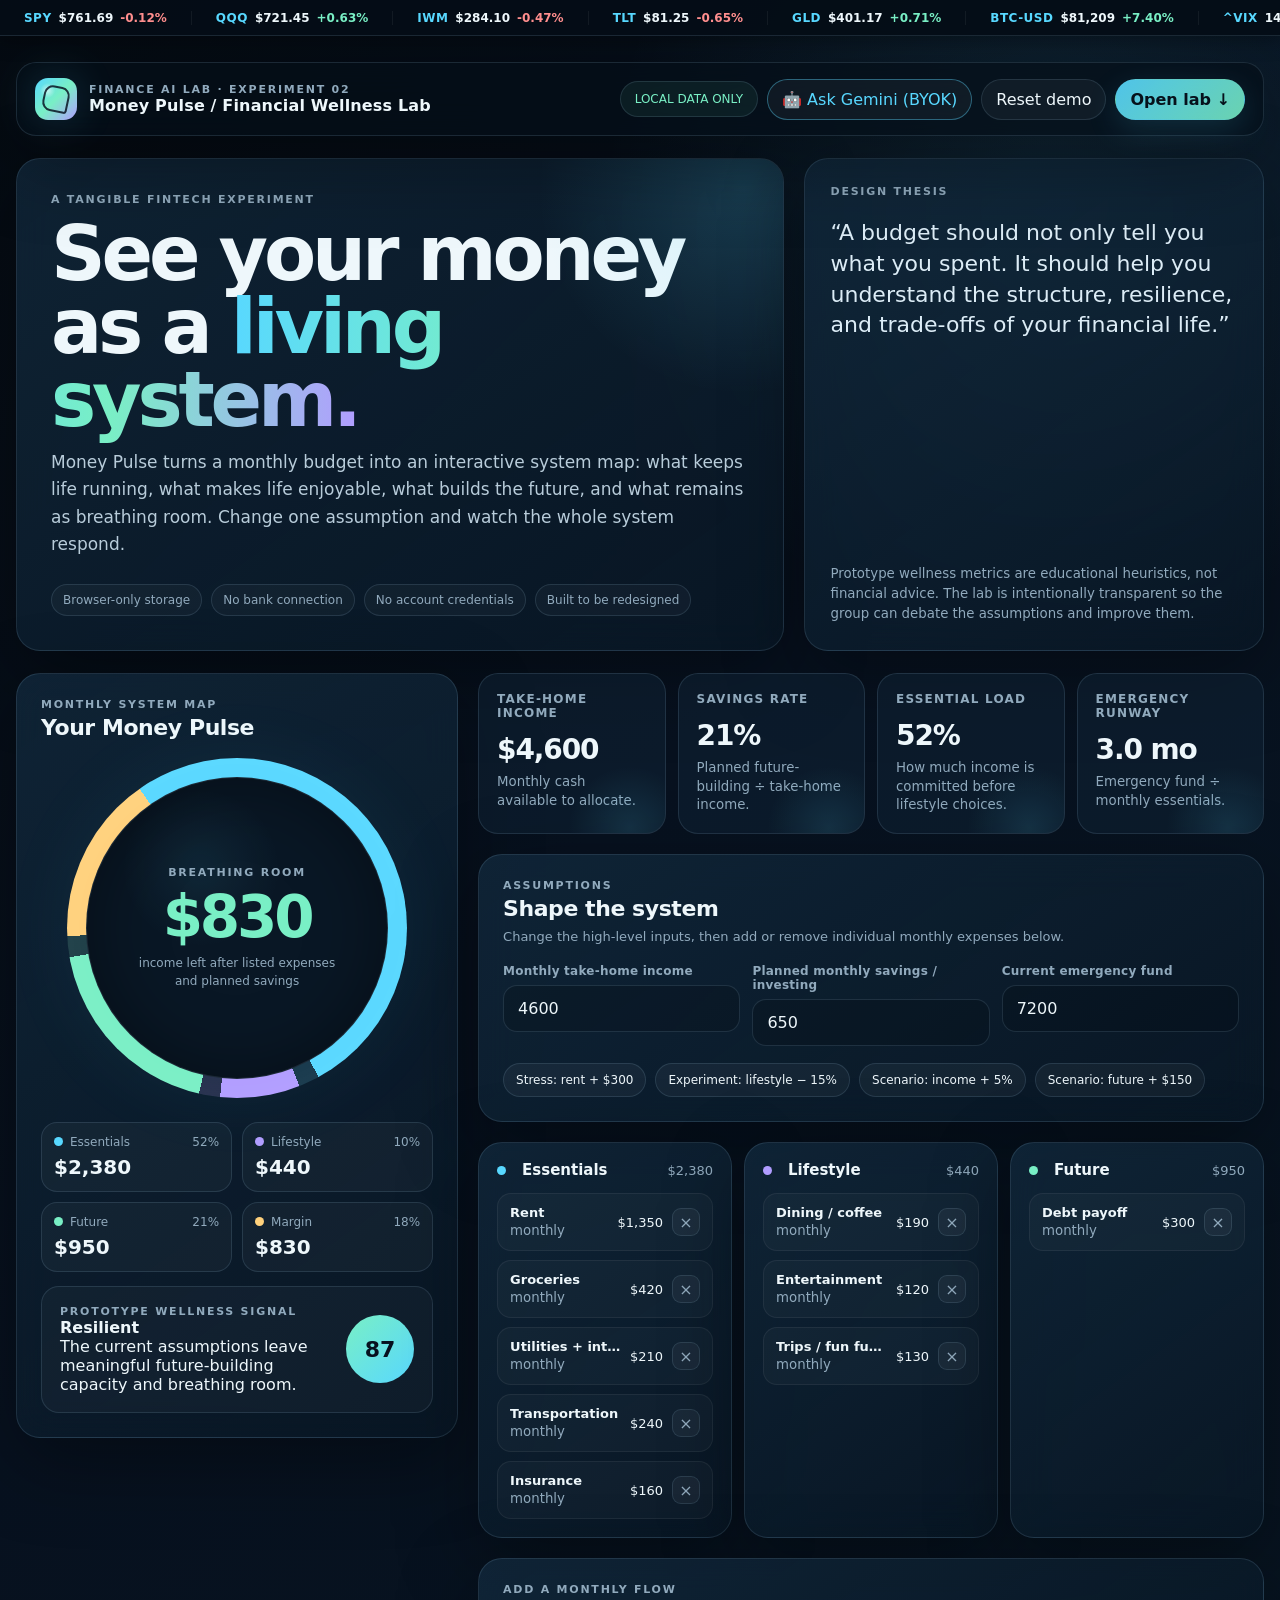
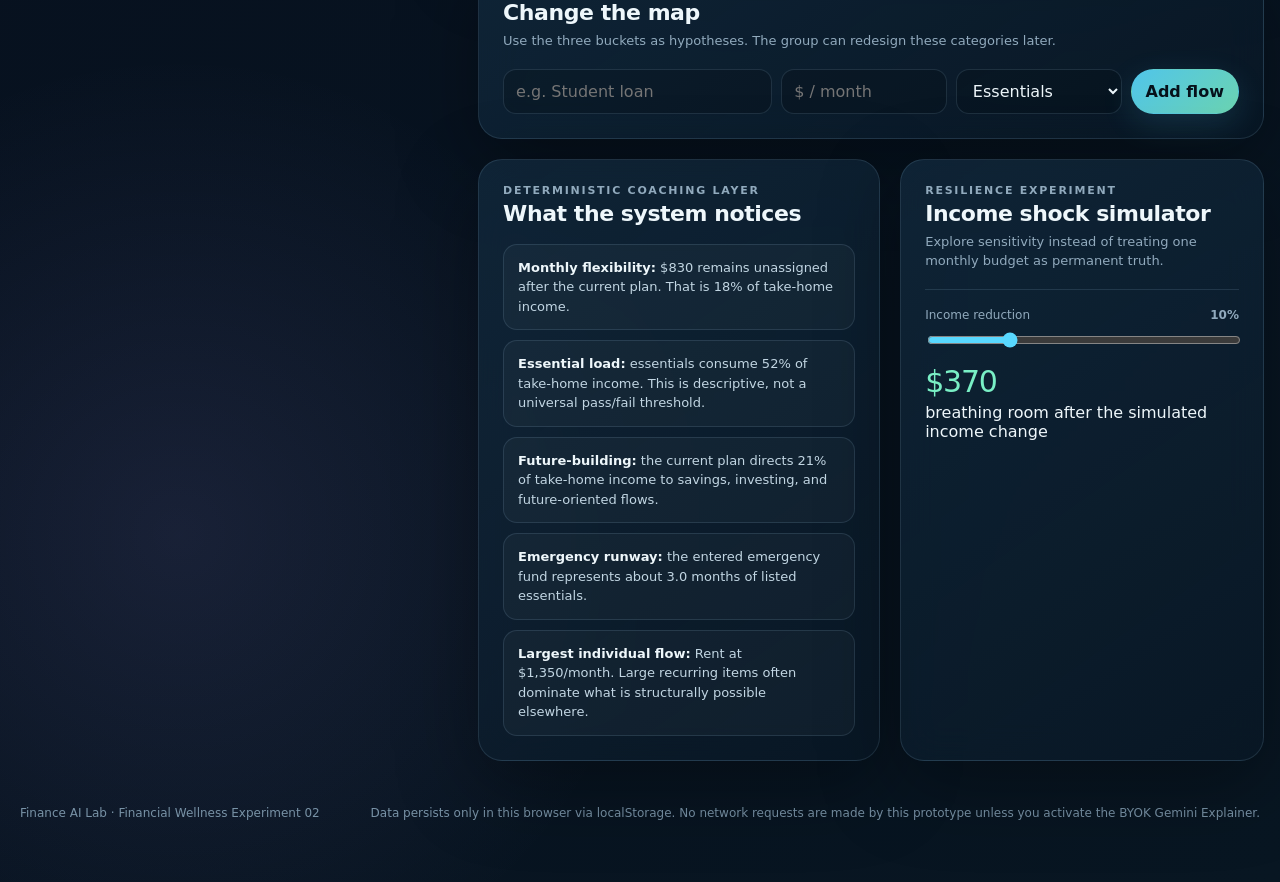
==== commit 7386784e: "Expand Money Pulse AI Explainer UI and overhaul Gemini Copilot prompt (#14)" ====
--- a/projects/financial-wellness-lab/index.html
+++ b/projects/financial-wellness-lab/index.html
@@ -701,70 +701,205 @@
       .metrics, .input-grid { grid-template-columns: 1fr; }
       .add-form { grid-template-columns: 1fr 1fr; }
       .add-form button { grid-column: 1 / -1; }
+    }
+
+    /* Expansive AI Explainer Modal & Workbench */
     .modal-overlay {
       display: none;
       position: fixed;
       inset: 0;
-      background: rgba(4, 10, 18, 0.82);
-      backdrop-filter: blur(10px);
+      background: rgba(3, 8, 15, 0.88);
+      backdrop-filter: blur(14px);
+      -webkit-backdrop-filter: blur(14px);
       z-index: 1000;
       align-items: center;
       justify-content: center;
-      padding: 18px;
+      padding: 16px;
     }
     .modal-overlay.open { display: flex; }
     .modal-card {
-      background: #0d1e2e;
-      border: 1px solid var(--line);
-      box-shadow: var(--shadow);
-      border-radius: var(--radius);
-      width: min(100%, 680px);
-      max-height: 90vh;
+      background: #091724;
+      border: 1px solid rgba(88, 216, 255, 0.22);
+      box-shadow: 0 32px 100px rgba(0, 0, 0, 0.7), 0 0 50px rgba(88, 216, 255, 0.08);
+      border-radius: 24px;
+      width: min(96vw, 1040px);
+      height: min(94vh, 900px);
+      max-height: 94vh;
       display: flex;
       flex-direction: column;
       overflow: hidden;
+      animation: modalPop 0.22s cubic-bezier(0.16, 1, 0.3, 1);
+    }
+    @keyframes modalPop {
+      from { transform: scale(0.97); opacity: 0; }
+      to { transform: scale(1); opacity: 1; }
     }
     .modal-head {
-      padding: 20px 24px;
+      padding: 16px 24px;
       border-bottom: 1px solid var(--line);
+      background: rgba(7, 18, 30, 0.9);
       display: flex;
       align-items: center;
       justify-content: space-between;
+      gap: 16px;
+      flex-shrink: 0;
     }
     .modal-body {
-      padding: 20px 24px;
-      overflow-y: auto;
+      padding: 18px 24px;
+      overflow: hidden;
       display: flex;
       flex-direction: column;
-      gap: 16px;
+      gap: 12px;
+      flex: 1;
+      min-height: 0;
+    }
+    .key-badge-bar {
+      display: flex;
+      align-items: center;
+      justify-content: space-between;
+      gap: 12px;
+      padding: 8px 14px;
+      border-radius: 12px;
+      background: rgba(88, 216, 255, 0.06);
+      border: 1px solid rgba(88, 216, 255, 0.2);
+      font-size: 12.5px;
+      flex-shrink: 0;
+    }
+    .key-config-box {
+      background: rgba(255, 255, 255, 0.025);
+      border: 1px solid var(--line);
+      border-radius: 14px;
+      padding: 12px 16px;
+      flex-shrink: 0;
+    }
+    .prompt-presets-grid {
+      display: grid;
+      grid-template-columns: repeat(3, 1fr);
+      gap: 10px;
+      flex-shrink: 0;
+    }
+    @media (max-width: 800px) {
+      .prompt-presets-grid { grid-template-columns: 1fr; }
     }
     .ai-prompt-btn {
       text-align: left;
       background: rgba(255, 255, 255, 0.03);
       border: 1px solid var(--line);
       border-radius: 12px;
-      padding: 10px 14px;
+      padding: 9px 13px;
       color: var(--text);
       cursor: pointer;
-      font-size: 13px;
-      transition: all 0.2s ease;
+      font-size: 12.5px;
+      transition: all 0.18s ease;
+      display: flex;
+      flex-direction: column;
+      gap: 2px;
     }
     .ai-prompt-btn:hover {
       background: rgba(88, 216, 255, 0.08);
       border-color: var(--cyan);
       transform: translateY(-1px);
     }
-    .ai-response {
-      background: rgba(0, 0, 0, 0.28);
+    .custom-prompt-row {
+      display: flex;
+      gap: 8px;
+      flex-shrink: 0;
+    }
+    .custom-prompt-input {
+      flex: 1;
+      background: rgba(0, 0, 0, 0.35);
       border: 1px solid var(--line);
-      border-radius: 14px;
-      padding: 16px;
-      font-size: 14px;
-      line-height: 1.6;
+      border-radius: 10px;
+      padding: 9px 14px;
+      color: var(--text);
+      font-size: 13.5px;
+    }
+    .custom-prompt-input:focus {
+      outline: none;
+      border-color: var(--cyan);
+      box-shadow: 0 0 0 2px rgba(88, 216, 255, 0.15);
+    }
+    .ai-response-wrapper {
+      flex: 1;
+      min-height: 0;
+      display: flex;
+      flex-direction: column;
+      background: rgba(4, 11, 20, 0.6);
+      border: 1px solid var(--line);
+      border-radius: 16px;
+      overflow: hidden;
+    }
+    .ai-response-header {
+      display: flex;
+      justify-content: space-between;
+      align-items: center;
+      padding: 8px 16px;
+      background: rgba(10, 24, 38, 0.7);
+      border-bottom: 1px solid var(--line);
+      font-size: 12.5px;
+      flex-shrink: 0;
+    }
+    .ai-response-scroll {
+      flex: 1;
+      overflow-y: auto;
+      padding: 18px 22px;
+      font-size: 14.5px;
+      line-height: 1.68;
       color: #dcecf6;
-      white-space: pre-wrap;
-      max-height: 320px;
-      overflow-y: auto;
+    }
+    /* Rich Markdown Styles inside AI Explainer */
+    .ai-response-scroll h3 {
+      font-size: 15.5px;
+      font-weight: 800;
+      color: var(--cyan);
+      margin: 16px 0 8px;
+      padding-bottom: 6px;
+      border-bottom: 1px solid rgba(88, 216, 255, 0.18);
+      display: flex;
+      align-items: center;
+      gap: 8px;
+      letter-spacing: -0.01em;
+    }
+    .ai-response-scroll h3:first-child {
+      margin-top: 0;
+    }
+    .ai-response-scroll p {
+      margin: 0 0 10px;
+    }
+    .ai-response-scroll ul {
+      margin: 0 0 14px;
+      padding-left: 22px;
+    }
+    .ai-response-scroll li {
+      margin-bottom: 6px;
+    }
+    .ai-response-scroll strong {
+      color: #ffffff;
+      font-weight: 700;
+    }
+    .ai-response-scroll .callout-alert {
+      background: rgba(255, 142, 142, 0.12);
+      border-left: 3px solid var(--red);
+      padding: 10px 14px;
+      border-radius: 0 10px 10px 0;
+      margin: 12px 0;
+      color: #ffd8d8;
+    }
+    .ai-response-scroll .callout-metric {
+      display: inline-block;
+      padding: 2px 7px;
+      border-radius: 6px;
+      background: rgba(88, 216, 255, 0.12);
+      color: var(--cyan);
+      font-weight: 700;
+      font-variant-numeric: tabular-nums;
+    }
+    .ai-response-scroll code {
+      background: rgba(255, 255, 255, 0.08);
+      padding: 2px 6px;
+      border-radius: 5px;
+      font-size: 13px;
+      color: var(--mint);
     }
 
     /* Passive Moving Market Ticker Tape */
@@ -1074,62 +1209,99 @@
     <div class="modal-overlay" id="aiModal">
       <div class="modal-card">
         <div class="modal-head">
-          <div>
-            <div class="eyebrow" style="color: var(--cyan);">Bring Your Own Key (BYOK)</div>
-            <strong style="font-size: 18px;">🤖 Gemini Financial Explainer</strong>
+          <div style="display: flex; align-items: center; gap: 12px;">
+            <div style="width: 36px; height: 36px; border-radius: 10px; background: linear-gradient(135deg, rgba(88,216,255,0.25), rgba(121,239,197,0.15)); display: grid; place-items: center; font-size: 18px; border: 1px solid rgba(88,216,255,0.3);">⚡</div>
+            <div>
+              <div class="eyebrow" style="color: var(--cyan); margin-bottom: 2px;">BYOK Educational Co-Pilot</div>
+              <strong style="font-size: 17px; letter-spacing: -0.01em;">Gemini Financial Wellness Explainer</strong>
+            </div>
           </div>
-          <button class="ghost" id="closeAiModalBtn" type="button" style="padding: 6px 12px; font-size: 18px;">✕</button>
+          <div style="display: flex; align-items: center; gap: 10px;">
+            <span id="headerModelBadge" style="font-size: 11px; padding: 4px 9px; border-radius: 999px; background: rgba(88,216,255,0.1); color: var(--cyan); border: 1px solid rgba(88,216,255,0.25);">gemini-flash-latest</span>
+            <button class="ghost" id="closeAiModalBtn" type="button" style="padding: 6px 12px; font-size: 18px;" title="Close Workbench">✕</button>
+          </div>
         </div>
+
         <div class="modal-body">
-          <div style="background: rgba(255,255,255,0.03); border: 1px solid var(--line); border-radius: 14px; padding: 14px;">
+          <!-- Collapsed Key Badge Bar (shown when key is set) -->
+          <div id="keyBadgeBar" class="key-badge-bar" style="display: none;">
+            <div style="display: flex; align-items: center; gap: 8px;">
+              <span>🔑</span>
+              <span><strong>Google AI Studio Key:</strong> <span id="keyMaskedDisplay" style="font-family: monospace; color: var(--mint);">AIzaSy...</span></span>
+              <span style="color: var(--muted);">·</span>
+              <span style="color: var(--muted);">Direct Browser-to-Google BYOK</span>
+            </div>
+            <button class="ghost" id="toggleKeyConfigBtn" type="button" style="padding: 4px 10px; font-size: 12px; border: 1px solid var(--line);">Edit Key / Model ⚙️</button>
+          </div>
+
+          <!-- Full Key Configuration Box (shown on initial setup or when Edit is clicked) -->
+          <div id="keyConfigBox" class="key-config-box">
             <div style="display: flex; justify-content: space-between; align-items: center; margin-bottom: 8px;">
               <label for="aiKeyInput" style="font-size: 13px; font-weight: 700; color: var(--text);">Google AI Studio API Key:</label>
-              <a href="https://aistudio.google.com/" target="_blank" rel="noopener" style="font-size: 12px; color: var(--cyan); text-decoration: none;">Get free key (30s) →</a>
+              <a href="https://aistudio.google.com/" target="_blank" rel="noopener" style="font-size: 12px; color: var(--cyan); text-decoration: none;">Get free key in 30s →</a>
             </div>
             <div style="display: flex; gap: 8px;">
               <input type="password" id="aiKeyInput" placeholder="AIzaSy..." style="flex: 1; background: rgba(0,0,0,0.35); border: 1px solid var(--line); border-radius: 8px; padding: 8px 12px; color: var(--text); font-size: 13px;" />
-              <button class="primary" id="saveKeyBtn" type="button" style="padding: 8px 16px; font-size: 13px;">Save</button>
+              <button class="primary" id="saveKeyBtn" type="button" style="padding: 8px 16px; font-size: 13px; font-weight: 700;">Save Key</button>
               <button class="ghost" id="clearKeyBtn" type="button" style="padding: 8px 12px; font-size: 13px;">Clear</button>
+              <button class="ghost" id="collapseKeyBtn" type="button" style="padding: 8px 10px; font-size: 12px; display: none;">Done</button>
             </div>
             <div style="display: flex; gap: 8px; margin-top: 10px; align-items: center;">
               <label for="aiModelSelect" style="font-size: 12px; color: var(--muted); min-width: 50px;">Model:</label>
               <select id="aiModelSelect" style="flex: 1; background: rgba(0,0,0,0.35); border: 1px solid var(--line); border-radius: 8px; padding: 6px 10px; color: var(--text); font-size: 12px;">
-                <option value="gemini-flash-latest" selected>gemini-flash-latest (Latest Flash · Fast)</option>
-                <option value="gemini-3-flash-preview">gemini-3-flash-preview (Gemini 3 Flash)</option>
-                <option value="gemini-3.1-pro-preview">gemini-3.1-pro-preview (Gemini 3.1 Pro)</option>
-                <option value="gemini-2.5-flash">gemini-2.5-flash</option>
+                <option value="gemini-flash-latest" selected>gemini-flash-latest (Latest Flash · Fast & High Precision)</option>
+                <option value="gemini-3-flash-preview">gemini-3-flash-preview (Gemini 3 Flash Preview)</option>
+                <option value="gemini-3.1-pro-preview">gemini-3.1-pro-preview (Gemini 3.1 Pro Preview)</option>
+                <option value="gemini-2.5-flash">gemini-2.5-flash (Standard)</option>
                 <option value="gemini-pro-latest">gemini-pro-latest</option>
               </select>
             </div>
-            <small style="display: block; margin-top: 6px; color: var(--muted); font-size: 11px;">
-              🔒 Your key is stored exclusively in your browser's localStorage. Calls go directly to Google's API; no backend server touches your key or budget numbers.
+            <small style="display: block; margin-top: 6px; color: var(--muted); font-size: 11px; line-height: 1.4;">
+              🔒 <strong>Local-First BYOK:</strong> Your key is stored solely in your browser's <code>localStorage</code>. Requests connect directly to Google's API; no intermediary server touches your key or budget numbers.
             </small>
           </div>
 
-          <div>
-            <div style="font-size: 13px; font-weight: 700; margin-bottom: 8px; color: var(--text);">Instant Scenario Critiques:</div>
-            <div style="display: grid; gap: 8px;">
-              <button class="ai-prompt-btn" type="button" data-aiprompt="health">
-                🔍 <strong>Audit Budget Health & Breathing Room</strong>
-                <div style="font-size: 11px; color: var(--muted); margin-top: 2px;">Evaluate margin, essential cost load, and fragile assumptions.</div>
-              </button>
-              <button class="ai-prompt-btn" type="button" data-aiprompt="shock">
-                📉 <strong>Stress-Test a $300 Expense Spike or Income Drop</strong>
-                <div style="font-size: 11px; color: var(--muted); margin-top: 2px;">Analyze runway degradation and recommended trim points.</div>
-              </button>
-              <button class="ai-prompt-btn" type="button" data-aiprompt="runway">
-                🎯 <strong>Path to a 6-Month Emergency Runway</strong>
-                <div style="font-size: 11px; color: var(--muted); margin-top: 2px;">Calculate exact monthly adjustments to build resilience safely.</div>
-              </button>
+          <!-- Scenario Presets Bar -->
+          <div class="prompt-presets-grid">
+            <button class="ai-prompt-btn" type="button" data-aiprompt="health">
+              <strong>🔍 Executive Health Audit</strong>
+              <span style="font-size: 11px; color: var(--muted);">Breathing room margin, essential load & fragility</span>
+            </button>
+            <button class="ai-prompt-btn" type="button" data-aiprompt="shock">
+              <strong>📉 Stress-Test Adverse Shock</strong>
+              <span style="font-size: 11px; color: var(--muted);">-15% income drop or $300 housing spike triage</span>
+            </button>
+            <button class="ai-prompt-btn" type="button" data-aiprompt="runway">
+              <strong>🎯 6-Month Runway Target</strong>
+              <span style="font-size: 11px; color: var(--muted);">Tactical reallocation between Lifestyle & Future</span>
+            </button>
+          </div>
+
+          <!-- Custom Question Prompt Bar -->
+          <div class="custom-prompt-row">
+            <input type="text" id="customAiPromptInput" class="custom-prompt-input" placeholder="Ask a custom question (e.g., 'What if I cut dining out by $100?' or 'Can I afford a $450 car payment?')..." />
+            <button class="primary" id="sendCustomPromptBtn" type="button" style="padding: 9px 18px; font-size: 13px; font-weight: 700; white-space: nowrap;">Ask Gemini ⚡</button>
+          </div>
+
+          <!-- Expansive AI Response Console -->
+          <div id="aiResponseWrapper" class="ai-response-wrapper">
+            <div class="ai-response-header">
+              <div style="display: flex; align-items: center; gap: 8px;">
+                <span style="width: 8px; height: 8px; border-radius: 50%; background: var(--mint);" id="aiStatusDot"></span>
+                <span id="aiStatusText" style="font-weight: 700; color: var(--text);">Ready for Audit</span>
+              </div>
+              <div style="display: flex; align-items: center; gap: 8px;">
+                <button class="ghost" id="copyAiBtn" type="button" style="padding: 4px 10px; font-size: 11.5px; border: 1px solid var(--line);">📋 Copy Analysis</button>
+                <button class="ghost" id="clearAiBtn" type="button" style="padding: 4px 8px; font-size: 11.5px; border: 1px solid var(--line);">🗑️ Clear</button>
+              </div>
             </div>
-          </div>
-
-          <div id="aiResponseContainer" style="display: none;">
-            <div style="display: flex; justify-content: space-between; align-items: center; margin-bottom: 6px;">
-              <span style="font-size: 12px; font-weight: 700; color: var(--cyan);">Gemini 2.5 Flash Explainer:</span>
-              <span id="aiStatus" style="font-size: 11px; color: var(--muted);"></span>
+            <div class="ai-response-scroll" id="aiResponseText">
+              <div style="color: var(--muted); padding: 24px 8px; text-align: center;">
+                <div style="font-size: 28px; margin-bottom: 8px;">🤖</div>
+                <strong style="color: var(--text); display: block; margin-bottom: 6px;">Select a scenario above or ask any custom question.</strong>
+                <span style="font-size: 12.5px;">The AI Co-Pilot uses your current live budget numbers and BYOK Google AI Studio key to generate high-precision financial triage.</span>
+              </div>
             </div>
-            <div class="ai-response" id="aiResponseText"></div>
           </div>
         </div>
       </div>
@@ -1317,9 +1489,29 @@
       $("plannedSavingsInput").value = state.plannedSavings;
       $("emergencyInput").value = state.emergencyFund;
 
-      $("marginDisplay").textContent = money(t.margin);
-      $("marginDisplay").classList.toggle("negative", t.margin < 0);
-      $("marginDisplay").classList.toggle("positive", t.margin >= 0);
+      if (t.margin < 0) {
+        $("marginDisplay").textContent = money(t.margin);
+        $("marginDisplay").classList.add("negative");
+        $("marginDisplay").classList.remove("positive");
+        const pulseCenter = $("pulse")?.querySelector(".pulse-center");
+        if (pulseCenter) {
+          const eb = pulseCenter.querySelector(".eyebrow");
+          if (eb) eb.innerHTML = '<span style="color:var(--red);font-weight:800;letter-spacing:0.04em;">⚠️ MONTHLY SHORTFALL</span>';
+          const sub = pulseCenter.querySelector(".sub");
+          if (sub) sub.innerHTML = 'outflows exceed take-home income<br /><strong style="color:var(--red);">cash burn in progress</strong>';
+        }
+      } else {
+        $("marginDisplay").textContent = money(t.margin);
+        $("marginDisplay").classList.remove("negative");
+        $("marginDisplay").classList.add("positive");
+        const pulseCenter = $("pulse")?.querySelector(".pulse-center");
+        if (pulseCenter) {
+          const eb = pulseCenter.querySelector(".eyebrow");
+          if (eb) eb.textContent = 'Breathing room';
+          const sub = pulseCenter.querySelector(".sub");
+          if (sub) sub.innerHTML = 'income left after listed expenses<br />and planned savings';
+        }
+      }
 
       $("incomeMetric").textContent = money(income);
       $("savingsRateMetric").textContent = pct(t.future / denominator);
@@ -1442,32 +1634,76 @@
       render();
     });
 
-    // BYOK Gemini AI Explainer
+    // BYOK Gemini AI Explainer & Copilot
     const AI_KEY_STORAGE = "finance_ai_lab_gemini_key";
+    const AI_MODEL_STORAGE = "finance_ai_lab_gemini_model";
+
     const aiModal = $("aiModal");
     const openAiBtn = $("openAiBtn");
     const closeAiModalBtn = $("closeAiModalBtn");
     const aiKeyInput = $("aiKeyInput");
     const saveKeyBtn = $("saveKeyBtn");
     const clearKeyBtn = $("clearKeyBtn");
-    const aiResponseContainer = $("aiResponseContainer");
+    const collapseKeyBtn = $("collapseKeyBtn");
+    const toggleKeyConfigBtn = $("toggleKeyConfigBtn");
+    const keyBadgeBar = $("keyBadgeBar");
+    const keyConfigBox = $("keyConfigBox");
+    const keyMaskedDisplay = $("keyMaskedDisplay");
+    const headerModelBadge = $("headerModelBadge");
+    const aiModelSelect = $("aiModelSelect");
+
+    const customAiPromptInput = $("customAiPromptInput");
+    const sendCustomPromptBtn = $("sendCustomPromptBtn");
+
     const aiResponseText = $("aiResponseText");
-    const aiStatus = $("aiStatus");
-    const aiModelSelect = $("aiModelSelect");
-    const AI_MODEL_STORAGE = "finance_ai_lab_gemini_model";
-
-    // Load existing key & model
-    const savedKey = localStorage.getItem(AI_KEY_STORAGE) || "";
-    if (savedKey) aiKeyInput.value = savedKey;
-
-    const savedModel = localStorage.getItem(AI_MODEL_STORAGE) || "gemini-flash-latest";
-    aiModelSelect.value = savedModel;
+    const aiStatusText = $("aiStatusText");
+    const aiStatusDot = $("aiStatusDot");
+    const copyAiBtn = $("copyAiBtn");
+    const clearAiBtn = $("clearAiBtn");
+
+    let lastRawResponse = "";
+
+    function updateKeyUI() {
+      const savedKey = localStorage.getItem(AI_KEY_STORAGE) || "";
+      const selectedModel = localStorage.getItem(AI_MODEL_STORAGE) || "gemini-flash-latest";
+      aiModelSelect.value = selectedModel;
+      headerModelBadge.textContent = selectedModel;
+
+      if (savedKey) {
+        aiKeyInput.value = savedKey;
+        const masked = savedKey.length > 10
+          ? `${savedKey.slice(0, 6)}...${savedKey.slice(-4)}`
+          : "••••••••";
+        keyMaskedDisplay.textContent = masked;
+        keyBadgeBar.style.display = "flex";
+        keyConfigBox.style.display = "none";
+        collapseKeyBtn.style.display = "inline-block";
+      } else {
+        keyBadgeBar.style.display = "none";
+        keyConfigBox.style.display = "block";
+        collapseKeyBtn.style.display = "none";
+      }
+    }
+
+    updateKeyUI();
+
+    toggleKeyConfigBtn.addEventListener("click", () => {
+      const isHidden = keyConfigBox.style.display === "none";
+      keyConfigBox.style.display = isHidden ? "block" : "none";
+    });
+
+    collapseKeyBtn.addEventListener("click", () => {
+      keyConfigBox.style.display = "none";
+    });
+
     aiModelSelect.addEventListener("change", () => {
       localStorage.setItem(AI_MODEL_STORAGE, aiModelSelect.value);
+      headerModelBadge.textContent = aiModelSelect.value;
     });
 
     openAiBtn.addEventListener("click", () => {
       aiModal.classList.add("open");
+      updateKeyUI();
     });
 
     closeAiModalBtn.addEventListener("click", () => {
@@ -1482,19 +1718,94 @@
       const key = aiKeyInput.value.trim();
       if (!key) return alert("Please enter a valid Google AI Studio API key.");
       localStorage.setItem(AI_KEY_STORAGE, key);
+      updateKeyUI();
       alert("API key saved locally in your browser!");
     });
 
     clearKeyBtn.addEventListener("click", () => {
       localStorage.removeItem(AI_KEY_STORAGE);
       aiKeyInput.value = "";
+      updateKeyUI();
       alert("API key removed from browser storage.");
     });
 
-    async function queryGemini(promptType) {
+    function renderMarkdownHtml(md) {
+      if (!md) return "";
+      const lines = md.replace(/\r\n/g, "\n").split("\n");
+      const html = [];
+      let inList = false;
+
+      for (let i = 0; i < lines.length; i++) {
+        const line = lines[i].trim();
+        if (!line) {
+          if (inList) {
+            html.push("</ul>");
+            inList = false;
+          }
+          continue;
+        }
+
+        const h3Match = line.match(/^###\s+(.*)/);
+        const h2Match = line.match(/^##\s+(.*)/);
+        const h1Match = line.match(/^#\s+(.*)/);
+
+        if (h3Match || h2Match || h1Match) {
+          if (inList) {
+            html.push("</ul>");
+            inList = false;
+          }
+          const rawHeader = h3Match ? h3Match[1] : (h2Match ? h2Match[1] : h1Match[1]);
+          html.push(`<h3>${formatInline(rawHeader)}</h3>`);
+          continue;
+        }
+
+        const bulletMatch = line.match(/^[-*]\s+(.*)/) || line.match(/^\d+\.\s+(.*)/);
+        if (bulletMatch) {
+          if (!inList) {
+            html.push("<ul>");
+            inList = true;
+          }
+          html.push(`<li>${formatInline(bulletMatch[1])}</li>`);
+          continue;
+        }
+
+        if (inList) {
+          html.push("</ul>");
+          inList = false;
+        }
+
+        if (line.toUpperCase().includes("DEFICIT") || line.toUpperCase().includes("SHORTFALL") || line.toUpperCase().includes("ALERT:") || line.toUpperCase().includes("WARNING:")) {
+          html.push(`<div class="callout-alert">${formatInline(line)}</div>`);
+        } else {
+          html.push(`<p>${formatInline(line)}</p>`);
+        }
+      }
+
+      if (inList) html.push("</ul>");
+      return html.join("\n");
+    }
+
+    function formatInline(text) {
+      let escaped = text
+        .replace(/&/g, "&amp;")
+        .replace(/</g, "&lt;")
+        .replace(/>/g, "&gt;");
+
+      // Bold: **text**
+      escaped = escaped.replace(/\*\*(.*?)\*\*/g, '<strong>$1</strong>');
+      // Inline code: `code`
+      escaped = escaped.replace(/`([^`]+)`/g, '<code>$1</code>');
+      // Highlight currency: $1,200 or -$340
+      escaped = escaped.replace(/(\-?\$[0-9,]+(?:\.[0-9]{2})?)/g, '<span class="callout-metric">$1</span>');
+
+      return escaped;
+    }
+
+    async function queryGemini(promptType, customQuestion = "") {
       const apiKey = localStorage.getItem(AI_KEY_STORAGE) || aiKeyInput.value.trim();
       if (!apiKey) {
         alert("Please enter and save your free Google AI Studio API key first.");
+        keyConfigBox.style.display = "block";
         aiKeyInput.focus();
         return;
       }
@@ -1502,41 +1813,74 @@
       const selectedModel = localStorage.getItem(AI_MODEL_STORAGE) || aiModelSelect.value || "gemini-flash-latest";
 
       const t = totals();
-      const budgetSummary = {
-        monthlyIncome: state.income,
-        plannedSavings: state.plannedSavings,
-        emergencyFund: state.emergencyFund,
-        essentialsTotal: t.essentials,
-        lifestyleTotal: t.lifestyle,
-        futureTotal: t.future,
-        totalExpenses: t.totalExpenses,
-        monthlyBreathingRoom: t.margin,
-        emergencyRunwayMonths: t.essentials > 0 ? (state.emergencyFund / t.essentials).toFixed(1) : "n/a",
-        expenseLineItems: state.expenses.map(e => `${e.name} ($${e.amount}/mo in ${e.bucket})`)
-      };
+      const incomeVal = Math.max(Number(state.income || 0), 1);
+      const essentialLoadPct = ((t.essentials / incomeVal) * 100).toFixed(1);
+      const lifestyleLoadPct = ((t.lifestyle / incomeVal) * 100).toFixed(1);
+      const futureLoadPct = ((t.future / incomeVal) * 100).toFixed(1);
+      const marginPctVal = ((t.margin / incomeVal) * 100).toFixed(1);
+      const runwayVal = t.essentials > 0 ? (Number(state.emergencyFund || 0) / t.essentials).toFixed(1) : "N/A";
 
       let userQuestion = "";
       if (promptType === "health") {
-        userQuestion = "Perform an educational audit of this monthly budget. Critique the breathing room margin, essential load, and identify the single most fragile assumption.";
+        userQuestion = "Perform an executive solvency and structural health audit of this monthly budget. Critique the breathing room margin, essential cost load, and identify the single most fragile vulnerability.";
       } else if (promptType === "shock") {
-        userQuestion = "Stress-test an adverse scenario: what happens if income drops 15% or rent/housing spikes $300/mo? Which specific discretionary line items should be prioritized for trimming to preserve liquidity?";
+        userQuestion = "Stress-test an adverse cash-flow shock: simulate a 15% income reduction OR an unexpected $300/mo essential cost surge. Which specific expense line items must be triaged first to protect liquidity?";
       } else if (promptType === "runway") {
-        userQuestion = "How resilient is this emergency fund? What exact monthly reallocation between Lifestyle and Future would get the emergency runway to 6 full months within a year?";
+        userQuestion = "Audit the resilience of this emergency fund. Provide exact monthly dollar reallocations between Lifestyle and Future to reach a 6-month essential runway within 12 months.";
+      } else if (promptType === "custom") {
+        userQuestion = customQuestion.trim();
+        if (!userQuestion) return;
       }
 
-      const systemPrompt = `You are the Financial Wellness Lab Tutor in Finance AI Lab.
-Educational rules:
-1. Provide transparent educational analysis, not personalized financial advice or product endorsements.
-2. Be grounded strictly in the provided mathematical facts.
-3. Structure your response into clear bullet points with concise, actionable insights.
-
-Current User Budget Facts:
-${JSON.stringify(budgetSummary, null, 2)}
+      const systemPrompt = `You are the Lead Financial Analyst and Educational Wellness Copilot at Finance AI Lab.
+Your mission is to provide an objective, high-density, mathematically rigorous financial diagnostic based strictly on the user's verified numbers.
+
+STRICT OPERATIONAL RULES:
+1. ZERO CONVERSATIONAL FILLER OR THROAT-CLEARING:
+   - NEVER begin with conversational greetings, polite preambles, or meta-commentary (e.g., DO NOT say "Here is an analysis...", "As an AI...", "Certainly!", or "Based on your provided budget...").
+   - Start IMMEDIATELY with the first section header: "### 1. Executive Solvency Diagnosis".
+2. NUMERICAL DENSITY & PRECISION:
+   - Cite the exact figures provided below: Monthly Income, Total Outflows, Net Breathing Room ($ and %), Essential Cost Ratio %, and Runway.
+   - If Net Breathing Room is negative, issue an explicit ACUTE CASH DEFICIT ALERT and compute the monthly runway depletion rate.
+3. MANDATORY 4-SECTION STRUCTURE:
+   Always structure your response into these 4 distinct Markdown sections:
+   ### 1. Executive Solvency Diagnosis
+   1-2 punchy sentences summarizing solvency, margin buffer, and structural posture with exact dollar numbers and percentages.
+   
+   ### 2. Critical Vulnerabilities & Stress Points
+   Identify the 2-3 most fragile points (e.g., high essential fixed-cost lock-in, single largest expense concentration, thin liquidity buffer, or income sensitivity).
+   
+   ### 3. Tactical Rebalancing Matrix
+   Provide 3 concrete, numbered triage recommendations using SPECIFIC named line items from the user's expense list with exact suggested dollar adjustments (e.g. "Trim Dining from $X to $Y (+$Z/mo margin)").
+   
+   ### 4. Resilience Scorecard
+   Provide a quantified score: "Score: X/10" followed by 1 concise sentence explaining the grade and the single most critical financial rule to follow next.
+4. EDUCATIONAL BOUNDARY:
+   Present all insights as objective cash-flow mathematics and trade-off analysis, not regulated personalized investment advice.
+
+Current Verified User Budget Facts:
+- Monthly Take-Home Income: $${state.income}
+- Planned Savings/Future Allocation: $${state.plannedSavings}
+- Emergency Fund Balance: $${state.emergencyFund}
+- Total Essentials: $${t.essentials} (${essentialLoadPct}% of take-home)
+- Total Lifestyle: $${t.lifestyle} (${lifestyleLoadPct}% of take-home)
+- Total Future/Savings: $${t.future} (${futureLoadPct}% of take-home)
+- Total Monthly Outflows: $${t.spent}
+- Net Monthly Breathing Room: $${t.margin} (${marginPctVal}%)
+- Emergency Runway: ${runwayVal} months of essentials
+- Current Expense Line Items:
+${state.expenses.map(e => `  * ${e.name}: $${e.amount}/mo [${e.bucket}]`).join("\n")}
 `;
 
-      aiResponseContainer.style.display = "block";
-      aiStatus.textContent = `Analyzing with ${selectedModel}...`;
-      aiResponseText.textContent = "Contacting Google AI Studio...";
+      aiStatusDot.style.background = "var(--amber)";
+      aiStatusText.textContent = `Analyzing with ${selectedModel}...`;
+      aiResponseText.innerHTML = `
+        <div style="color: var(--cyan); padding: 36px 8px; text-align: center;">
+          <div style="font-size: 28px; margin-bottom: 8px;">⚡</div>
+          <div style="font-weight: 700; font-size: 15px;">Running Solvency Audit...</div>
+          <div style="font-size: 12px; color: var(--muted); margin-top: 4px;">Evaluating liquidity runway, expense concentration, and triage levers with Google AI Studio.</div>
+        </div>
+      `;
 
       try {
         const url = `https://generativelanguage.googleapis.com/v1beta/models/${selectedModel}:generateContent?key=${apiKey}`;
@@ -1545,24 +1889,70 @@
           headers: { "Content-Type": "application/json" },
           body: JSON.stringify({
             contents: [{ parts: [{ text: `${systemPrompt}\n\nUser Question:\n${userQuestion}` }] }],
-            generationConfig: { temperature: 0.2, maxOutputTokens: 800 }
+            generationConfig: { temperature: 0.15, maxOutputTokens: 900 }
           })
         });
 
         if (!res.ok) {
-          const err = await res.text();
-          throw new Error(`Google API returned HTTP ${res.status}: ${err.slice(0, 150)}`);
+          const errText = await res.text();
+          throw new Error(`Google API returned HTTP ${res.status}: ${errText.slice(0, 160)}`);
         }
 
         const data = await res.json();
-        const reply = data.candidates?.[0]?.content?.parts?.[0]?.text || "[No response text returned]";
-        aiStatus.textContent = "Done";
-        aiResponseText.textContent = reply;
+        const reply = data.candidates?.[0]?.content?.parts?.[0]?.text || "[No response returned by model]";
+        lastRawResponse = reply;
+        aiStatusDot.style.background = "var(--mint)";
+        aiStatusText.textContent = "Analysis Complete";
+        aiResponseText.innerHTML = renderMarkdownHtml(reply);
       } catch (err) {
-        aiStatus.textContent = "Error";
-        aiResponseText.textContent = `❌ ${err.message}\n\nPlease verify your API key from https://aistudio.google.com/`;
+        aiStatusDot.style.background = "var(--red)";
+        aiStatusText.textContent = "Error";
+        aiResponseText.innerHTML = `
+          <div class="callout-alert">
+            <strong>❌ Analysis Error:</strong> ${escapeHtml(err.message)}
+            <div style="margin-top: 8px; font-size: 12px;">Please check your API key from <a href="https://aistudio.google.com/" target="_blank" rel="noopener" style="color: var(--cyan);">Google AI Studio</a>.</div>
+          </div>
+        `;
       }
     }
+
+    sendCustomPromptBtn.addEventListener("click", () => {
+      const q = customAiPromptInput.value.trim();
+      if (!q) return alert("Please type a question or prompt first.");
+      queryGemini("custom", q);
+    });
+
+    customAiPromptInput.addEventListener("keydown", (e) => {
+      if (e.key === "Enter") {
+        const q = customAiPromptInput.value.trim();
+        if (q) queryGemini("custom", q);
+      }
+    });
+
+    copyAiBtn.addEventListener("click", async () => {
+      if (!lastRawResponse) return alert("No analysis generated yet to copy.");
+      try {
+        await navigator.clipboard.writeText(lastRawResponse);
+        const origText = copyAiBtn.textContent;
+        copyAiBtn.textContent = "Copied! ✅";
+        setTimeout(() => { copyAiBtn.textContent = origText; }, 2000);
+      } catch {
+        alert("Failed to copy to clipboard.");
+      }
+    });
+
+    clearAiBtn.addEventListener("click", () => {
+      lastRawResponse = "";
+      aiStatusDot.style.background = "var(--mint)";
+      aiStatusText.textContent = "Ready for Audit";
+      aiResponseText.innerHTML = `
+        <div style="color: var(--muted); padding: 24px 8px; text-align: center;">
+          <div style="font-size: 28px; margin-bottom: 8px;">🤖</div>
+          <strong style="color: var(--text); display: block; margin-bottom: 6px;">Select a scenario above or ask any custom question.</strong>
+          <span style="font-size: 12.5px;">The AI Co-Pilot uses your current live budget numbers and BYOK Google AI Studio key to generate high-precision financial triage.</span>
+        </div>
+      `;
+    });
 
     document.querySelectorAll("[data-aiprompt]").forEach((btn) => {
       btn.addEventListener("click", () => queryGemini(btn.dataset.aiprompt));
